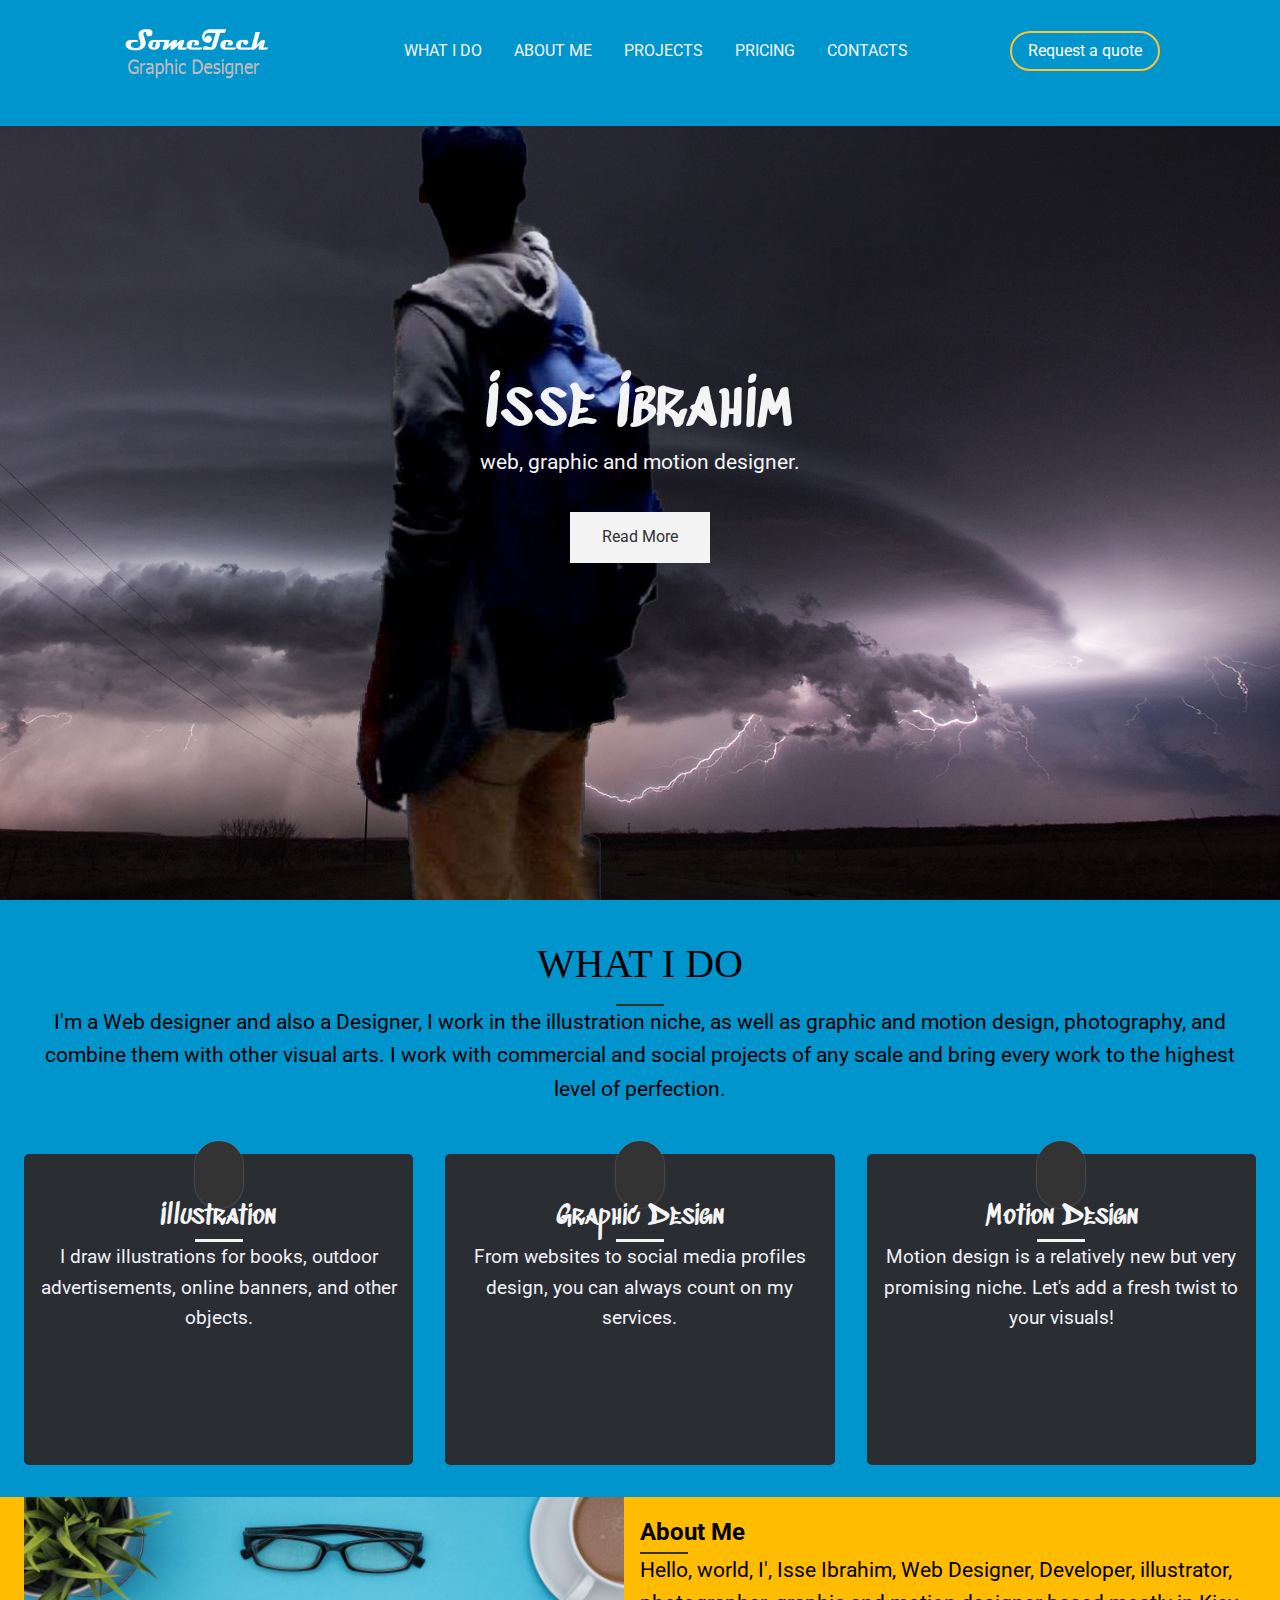
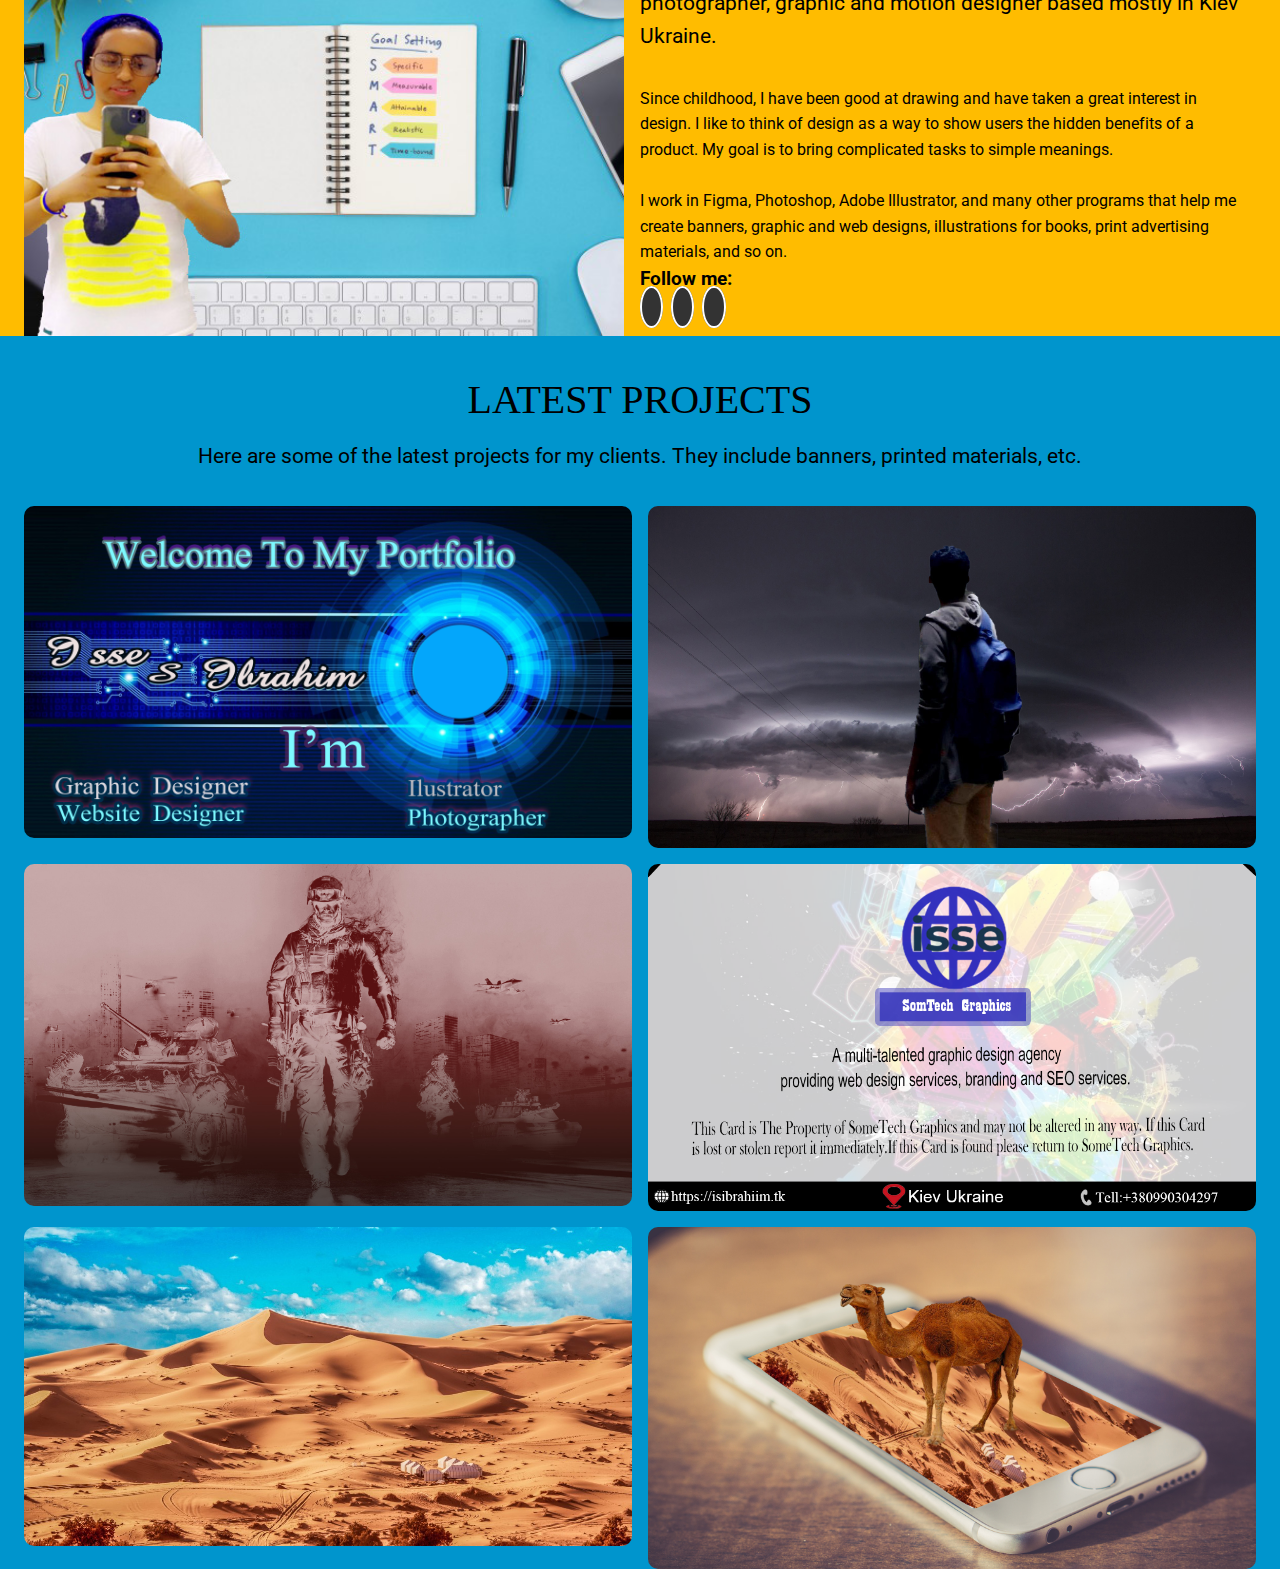
==== index.html @ a80964aa "adding sections and js file of smoothscrolling" ====
<!DOCTYPE html>
<html lang="en">

<head>
  <meta charset="UTF-8" />
  <meta http-equiv="X-UA-Compatible" content="IE=edge" />
  <meta name="viewport" content="width=device-width, initial-scale=1.0" />
  <link rel="stylesheet" href="css/reset.css" />
  <link rel="stylesheet" href="css/main.css" />
  <link rel="stylesheet" href="https://use.fontawesome.com/releases/v5.15.3/css/all.css"
    integrity="sha384-SZXxX4whJ79/gErwcOYf+zWLeJdY/qpuqC4cAa9rOGUstPomtqpuNWT9wdPEn2fk" crossorigin="anonymous" />
  <title>SomTech</title>
</head>

<body>
  <nav id="navbar">
    <div>
      <a href="index.html"><img id="logo" src="img/logo-blue.jpg" alt="logo" />
      </a>
    </div>

    <input type="checkbox" id="nav-toggle" />
    <label for="nav-toggle" class="icon-burger">
      <div class="line"></div>
      <div class="line"></div>
      <div class="line"></div>
    </label>
    <ul class="links">
      <li><a href="#what">What I do &nbsp;</a></li>
      <li><a href="#about-me">About Me &nbsp;</a></li>
      <li><a href="#projects">Projects &nbsp;</a></li>
      <li><a href="#pricing">Pricing &nbsp;</a></li>
      <li><a href="#contacts">Contacts &nbsp;</a></li>
      <p class="clock"></p>
    </ul>
    <button class="btn btn-blue">Request a quote</button>
  </nav>
  <header id="header-Home">
    <div class="container">
      <div class="header-content">
        <h1>Isse Ibrahim</h1>
        <p class="lead">web, graphic and motion designer.</p>
        <input class="btn btn-light" type="button" value="Read More" />
      </div>
    </div>
  </header>
  <!-- section A : Specialize -->
  <section id="what" class="text-center py-2">
    <div class="container">
      <div class="bio">
        <!-- <h2 class="section-title"></h2> -->
        <!-- <div class="bottom-line"></div> -->
        <!-- <p>
          I'm a Web designer and also a Designer, I work in the illustration
            niche, as well as graphic and motion design, photography, and
            combine them with other visual arts. I work with commercial and
            social projects of any scale and bring every work to the highest
            level of perfection.
          </p> -->
      </div>

      <div class="specials">
        <div>
          <i class="fas fa-desktop fa-2x"></i>
          <div>
            <h3>Illustration</h3>
            <span class="bottom-line"> </span>
            <p class="lead-2">
              I draw illustrations for books, outdoor advertisements, online
              banners, and other objects.
            </p>
          </div>
        </div>
        <div>
          <i class="fas fa-object-ungroup fa-2x"></i>
          <div>
            <h3>Graphic Design</h3>
            <span class="bottom-line"> </span>
            <p class="lead-2">
              From websites to social media profiles design, you can always
              count on my services.
            </p>
          </div>
        </div>
        <div>
          <i class="fas fa-play-circle fa-2x"></i>
          <div>
            <h3>Motion Design</h3>
            <span class="bottom-line"> </span>
            <p class="lead-2">
              Motion design is a relatively new but very promising niche.
              Let's add a fresh twist to your visuals!
            </p>
          </div>
        </div>
      </div>
    </div>
  </section>

  <section id="about-me" class="bg-yellow">
    <div class="container">
      <div class="about-wrap">
        <div class="about-Image"></div>
        <!-- <img src="img/isse-prof.jpg" alt="About Photo"> -->
        <div class="about-me-text bg-yellow">
          <h2 class="">About Me </h2>
          <span class="bottom-line"> </span>
          <p class="lead">Hello, world, I', Isse Ibrahim, Web Designer, Developer, illustrator, photographer, graphic
            and motion
            designer based mostly in Kiev Ukraine. </p>
          <p>Since childhood, I have been good at drawing and have taken a great interest in design. I
            like
            to think
            of design as a way to show users the hidden benefits of a product. My goal is to bring complicated tasks
            to simple meanings.</p> <br>
          <p>I work in Figma, Photoshop, Adobe Illustrator, and many other programs that help me create
            banners,
            graphic and web designs, illustrations for books, print advertising materials, and so on.</p>
          <div class="social">
            <h3>Follow me:</h3>
            <a href="https://www.instagram.com/isibrahiim/" target="_blank">
              <i class="fab fa-instagram"></i></a>

            <a href="https://facebook.com/issefr" target="_blank"><i class="fab fa-facebook"></i></a>


            <a href="https://www.vk.com/issefr" target="_blank">
              <i class="fab fa-vk"></i></a>
          </div>

        </div>
      </div>

    </div>
  </section>

  <section id="projects">
    <h2 class="section-title py-2">Latest Projects</h2>
    <p class="lead text-center">Here are some of the latest projects for my clients. They include banners, printed
      materials, etc.
    </p>
    <div class="container">
      <div class="items">
        <div> <img src="img/Tech-Isse-photo.jpg" alt="Photo of Tech"> </div>
        <div> <img src="img/dark-sky0.jpg" alt="Dark Sky Image"> </div>
        <div> <img src="img/game-battle.jpg" alt="Gaming Photo"> </div>
        <div> <img src="img/businessCardPage2.png" alt="Business Card Image"> </div>
        <div> <img src="img/desert.jpg" alt="Photo of Desirt"> </div>
        <div> <img src="img/camel-on-Iphone.jpg" alt="Camel On Iphone6"> </div>
      </div>
    </div>
  </section>
  <!-- 
  <section class="testimonial">
    <div class="container">
      <div>
        <img src="img/random1.png" alt="Person">
        <h2> Seryosha Yadrin</h2>
        <p>“I was happy to work with Issa! We were on the same page with him. Isse immediately understood the
          assignment, asked a few clarifying questions, and after 3 days, he sent me a few sketches that were
          really great!”</p>
        <h3 class="y-color"> October 28, 2019</h3>
      </div>
      <div>
        <img src="img/random2.jpg" alt="Person">
        <h2> Bale</h2>
        <p>“If I ever need an illustrator again, I will definitely write Isse. He is an excellent specialist
          who is passionate about his work. At the right moments, he is really very pedantic and always
          delivers very high-quality work.”</p>
        <h3 class="y-color"> October 28, 2019</h3>
      </div>
      <div>
        <img src="img/random3.png" alt="Person">
        <h2> Roma Joya</h2>
        <p>“I have known Isse for a long time and I am glad to see him grow as a specialist. I work in a
          publishing house, and we often order Issa's illustrations for books by our authors. They are always
          very bright and attractive/”</p>
        <h3 class="y-color"> October 28, 2019</h3>
      </div>
    </div>
   

    </section>
    <section id="work">
        <h2> Want to Work With Me?</h2>
        <p>If you have a project to discuss, you can contact me in any convenient way. Write or call me, and we'll
            create something great together.</p>
        <input type="button" value="Contact Me">
        <input type="button" value="Pricing">
    </section>
    <section class="clients">
        <h2> Clients </h2>
        <p>I have been fortunate enough to work with 150+ amazing brands to date. You will be in good company.</p>
        <div class="items">
            <div><img src="img/roku.png" alt="Roku"></div>
        </div>
        <div class="items">
            <div><img src="img/puma.png" alt="Puma"></div>
        </div>
        <div class="items">
            <div><img src="img/adidas.png" alt="Adidas"></div>
        </div>
        <div class="items">
            <div><img src="img/casio.png" alt="Casio"></div>
        </div>
        <div class="items">
            <div><img src="img/xjira.png" alt="Xjira"></div>
        </div>
    </section>
    <section id="pricing">
        <div class="container">
            <h2>pricing</h2>
            <p>Here is a list of my fixed-price plans. We can also discuss custom options.

                I know that design and illustration are a lot of a matter of taste. So you need to know me better,
                first. For my part, I can offer you:</p>
            <i class="fas fa-check-square"></i>
            <span> Free online consultation;</span>

            <i class="fas fa-check-square"></i>
            <span> Sketches before the final version;</span>

            <i class="fas fa-check-square"></i>
            <span>Up to 3 iterations of edits for free.</span>
            <div class="items">
                <div class="item">
                    <h3>Part Time</h3>
                    <i class="fas fa-history"></i>
                    <h2><span>500</span>per hour</h2>
                    <ul>
                        <li>Can be a part of your remote team.</li>
                        <li>Can be a part of your remote team.</li>
                        <li>Can be a part of your remote team.</li>
                    </ul>
                    <input type="button" value="contact me">

                </div>

                <div class="item">
                    <h3>Full time Time</h3>
                    <i class="fas fa-history"></i>
                    <h3><span>1000</span>per hour</h3>
                    <ul>
                        <li>Can be a part of your remote team.</li>
                        <li>Can be a part of your remote team.</li>
                        <li>Can be a part of your remote team.</li>
                    </ul>
                    <input type="button" value="contact me">


                </div>
            </div>
        </div>
    </section>
    <section id="contact">
        <h2>Phone Number <br>+38 (099) 030947</h2>
        <h3>Instagram <br> instagram.com/isibrahiim</h3>
        <h4>E-Mail <br> isibrahiim@gmail.com</h4>
    </section>
    <footer>
        <img src="img/logo-black.jpg" alt="Logo-Black">
        <ul>
            <li><a href="#Home">What I do</a></li>
            <li><a href="#About">About Me</a></li>
            <li><a href="#Projects">Projects</a></li>
            <li><a href="#Pricing">Pricing</a></li>
            <li><a href="#Contacts">Contacts</a></li>

        </ul>
        <a href="https://www.instagram.com/isibrahiim/" target="_blank">
            <i class="fab fa-instagram"></i></a>
        <p>&copy; created by <br>
            isse Salad Ibrahim 2021 All right reserved</p>


    </footer>-->
  <script src="https://code.jquery.com/jquery-3.5.1.min.js"
    integrity="sha256-9/aliU8dGd2tb6OSsuzixeV4y/faTqgFtohetphbbj0=" crossorigin="anonymous"></script>
  <script src="./js/db.js"></script>
</body>

</html>
---- css/main.css ----
@import url('https://fonts.googleapis.com/css2?family=Roboto&display=swap');
@import url('https://fonts.googleapis.com/css2?family=Sedgwick+Ave+Display&display=swap');
@import "./config.css";
@import "./utility.css";
@import "./nav.css";

#header-Home {
    position: relative;
    background: var(--bg-image) no-repeat center right/cover;
    height: 100vh;
    color: var(--light-color);
}

#header-Home .header-content {
    text-align: center;
    padding-top: 30%;
}

#header-Home .header-content h1 {
    font-size: 4rem;
    line-height: 1.2;
    font-family: 'Sedgwick Ave Display', cursive;
    font-weight: 400;

}

.specials {
    margin-top: 3rem;
    display: grid;
    grid-template-columns: repeat(3, 1fr);
    grid-gap: 2rem;
}

.specials h3 {
    font-family: 'Sedgwick Ave Display', cursive;
    font-size: 1.7rem;
    font-weight: 400;
    color: var(--light-color);
}

.specials .fas {
    color: #ffbc00;
    padding-bottom: 0.4rem;
    border-radius: 60px;
    box-shadow: 0px 0px 2px #888;
    padding: 1.5rem;
    background: var(--dark-color);
}

.specials div {
    min-height: 270px;
    background: var(--strong-dark-color);
    padding: 0.5rem;
    border-radius: 5px;
    color: var(--lesslight);
}

.specials span {
    background: var(--light-color);
    margin-top: 1.5rem 0;
    height: 3px;
}
#about-me{
    background-color: #ffbc00;
}
#about-me .about-wrap{
   display: flex;
  
}
#about-me div {
    flex: 1;
}
#about-me .about-Image {
    background: url('../img/isse-prof.jpg') no-repeat center center/cover;
}
#about-me span {
    margin: 0;
}
.about-me-text {
    padding: 1rem;
}
#about-me .section-title{
    margin: 0;
}
.fab {
    background: var(--dark-color);
    color: #fff;
    margin-right: 0.5rem;
    border: 2px #fff solid;
    border-radius: 50%;
    height: 40px;
    width: 40px;
    line-height: 20px;
    text-align: center;
    padding: 0.6rem;
}
#projects .items {
    display: grid;
    grid-template-columns: repeat(2,1fr);
    grid-gap: 1rem;
}
#projects .items{
    grid-row: auto /span 2;
}
.items img {
    width: 100%;
    border-radius: 10px;
}
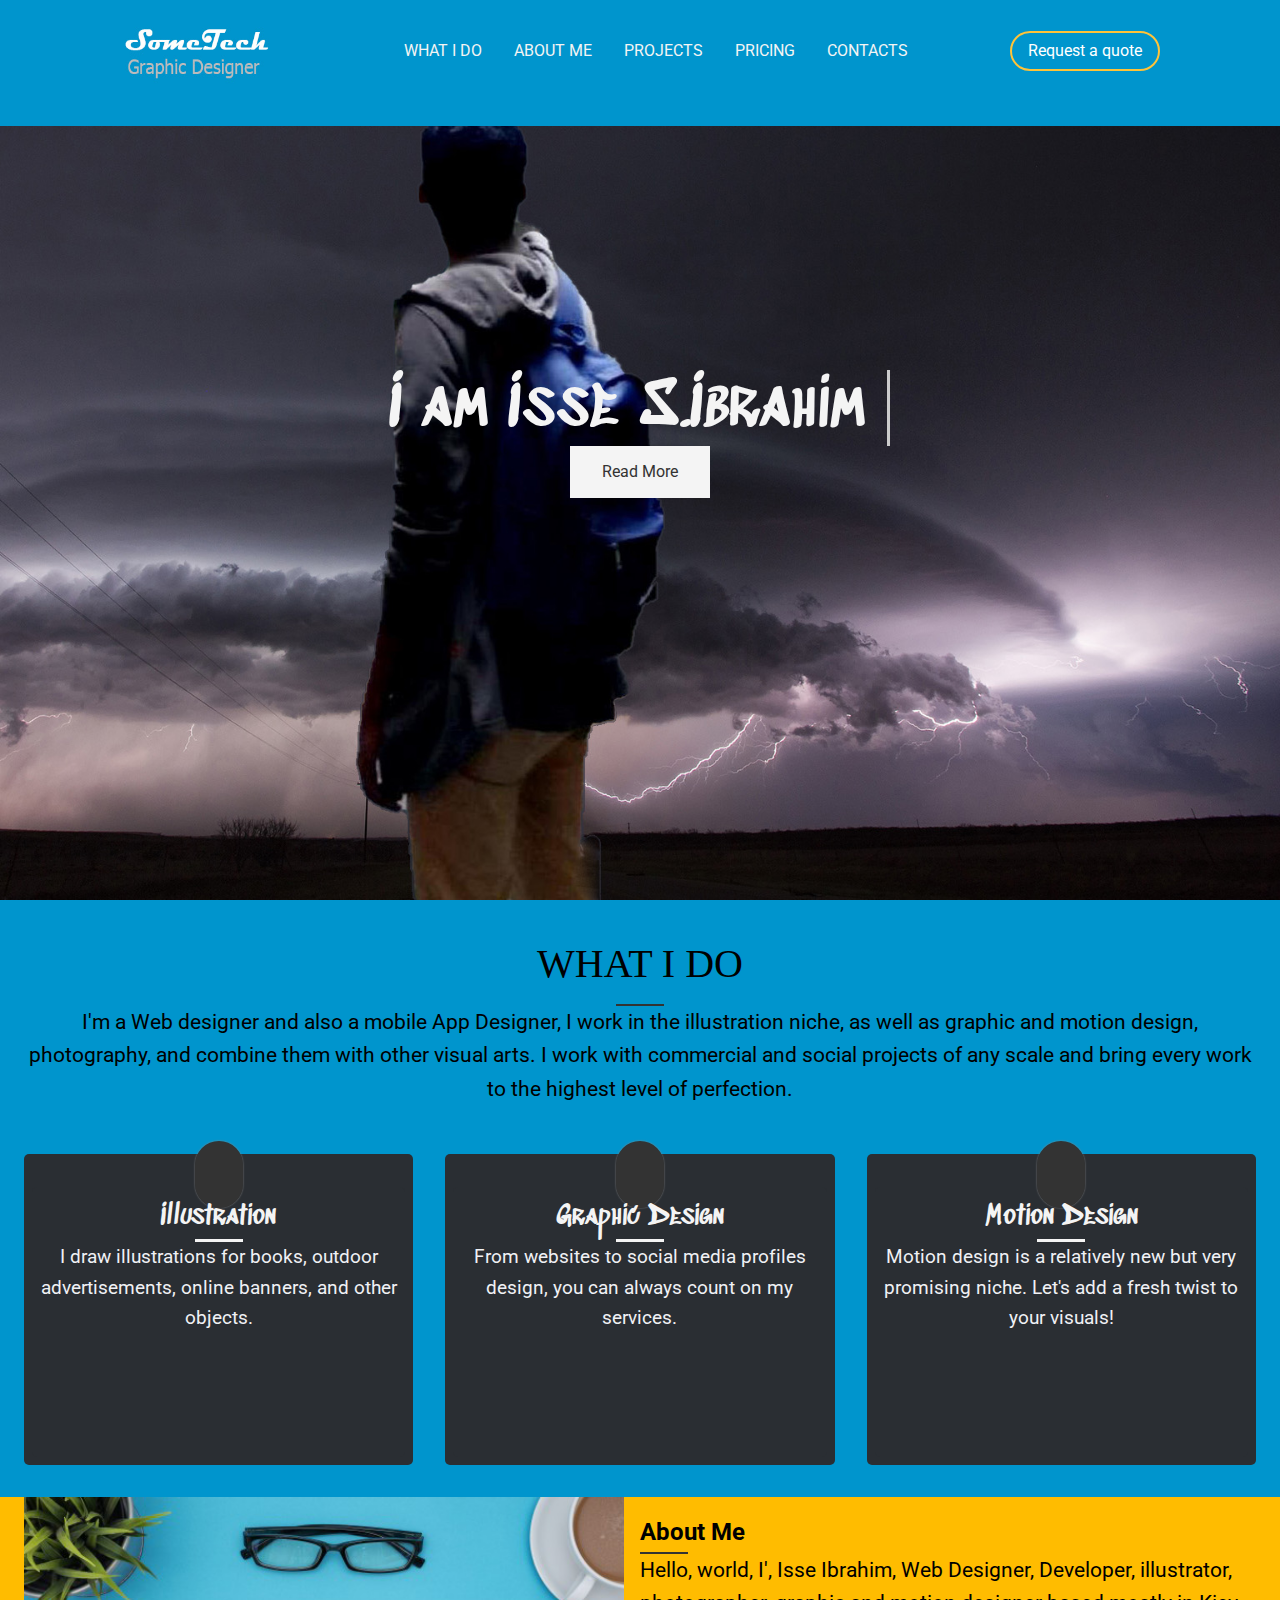
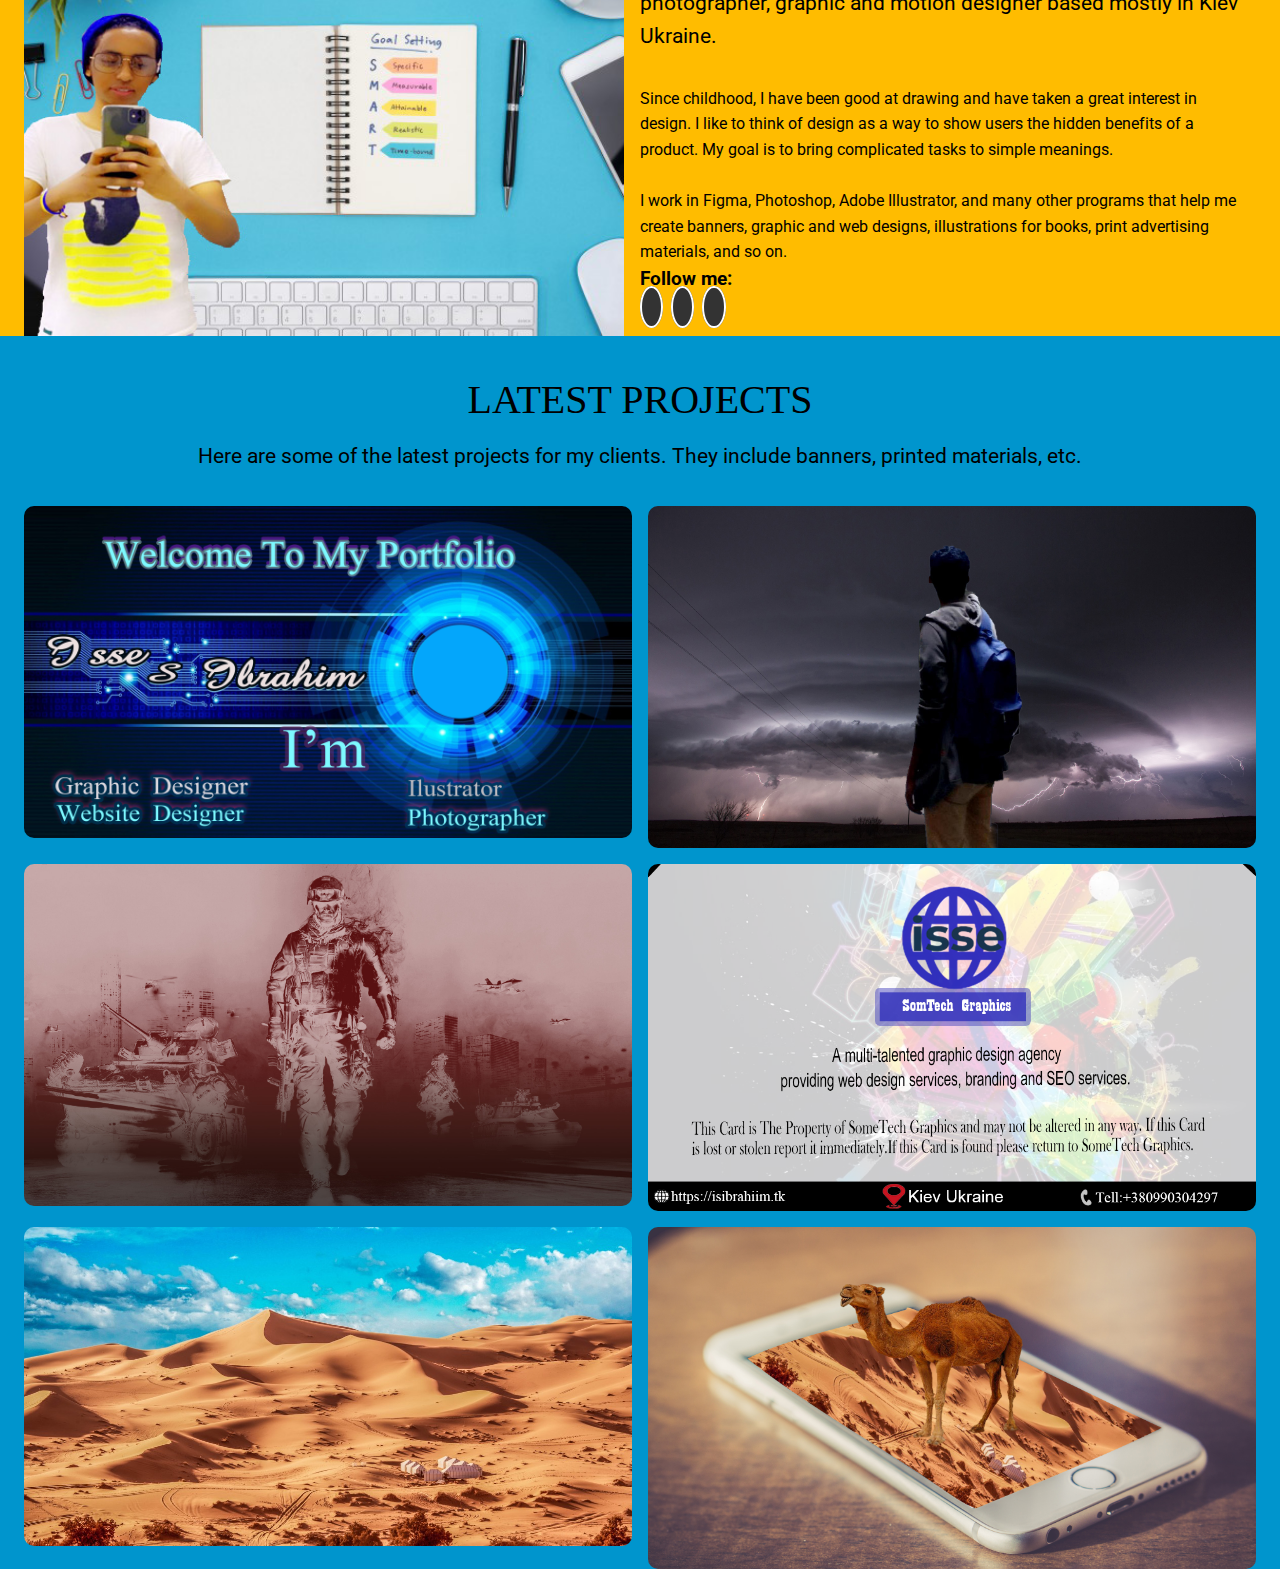
==== commit 14d072d2: "adding Type Writing" ====
--- a/index.html
+++ b/index.html
@@ -38,8 +38,11 @@
   <header id="header-Home">
     <div class="container">
       <div class="header-content">
-        <h1>Isse Ibrahim</h1>
-        <p class="lead">web, graphic and motion designer.</p>
+        <h1>
+          I am Isse S.Ibrahim <span class="typed-text"></span>
+          <span class="cursor">&nbsp;</span>
+        </h1>
+        <!-- <p class="lead">web, graphic and motion designer.</p> -->
         <input class="btn btn-light" type="button" value="Read More" />
       </div>
     </div>
--- a/css/main.css
+++ b/css/main.css
@@ -106,3 +106,18 @@
     width: 100%;
     border-radius: 10px;
 }
+
+span.cursor {
+    display: inline-block;
+    background-color: #ccc;
+    margin-left: 0.1rem;
+    width: 3px;
+    animation: blink 1s infinite;
+  }
+  span.cursor.typing {
+    animation: none;
+  }
+  span.typed-text {
+    font-weight: normal;
+    color: #dd7732;
+  }
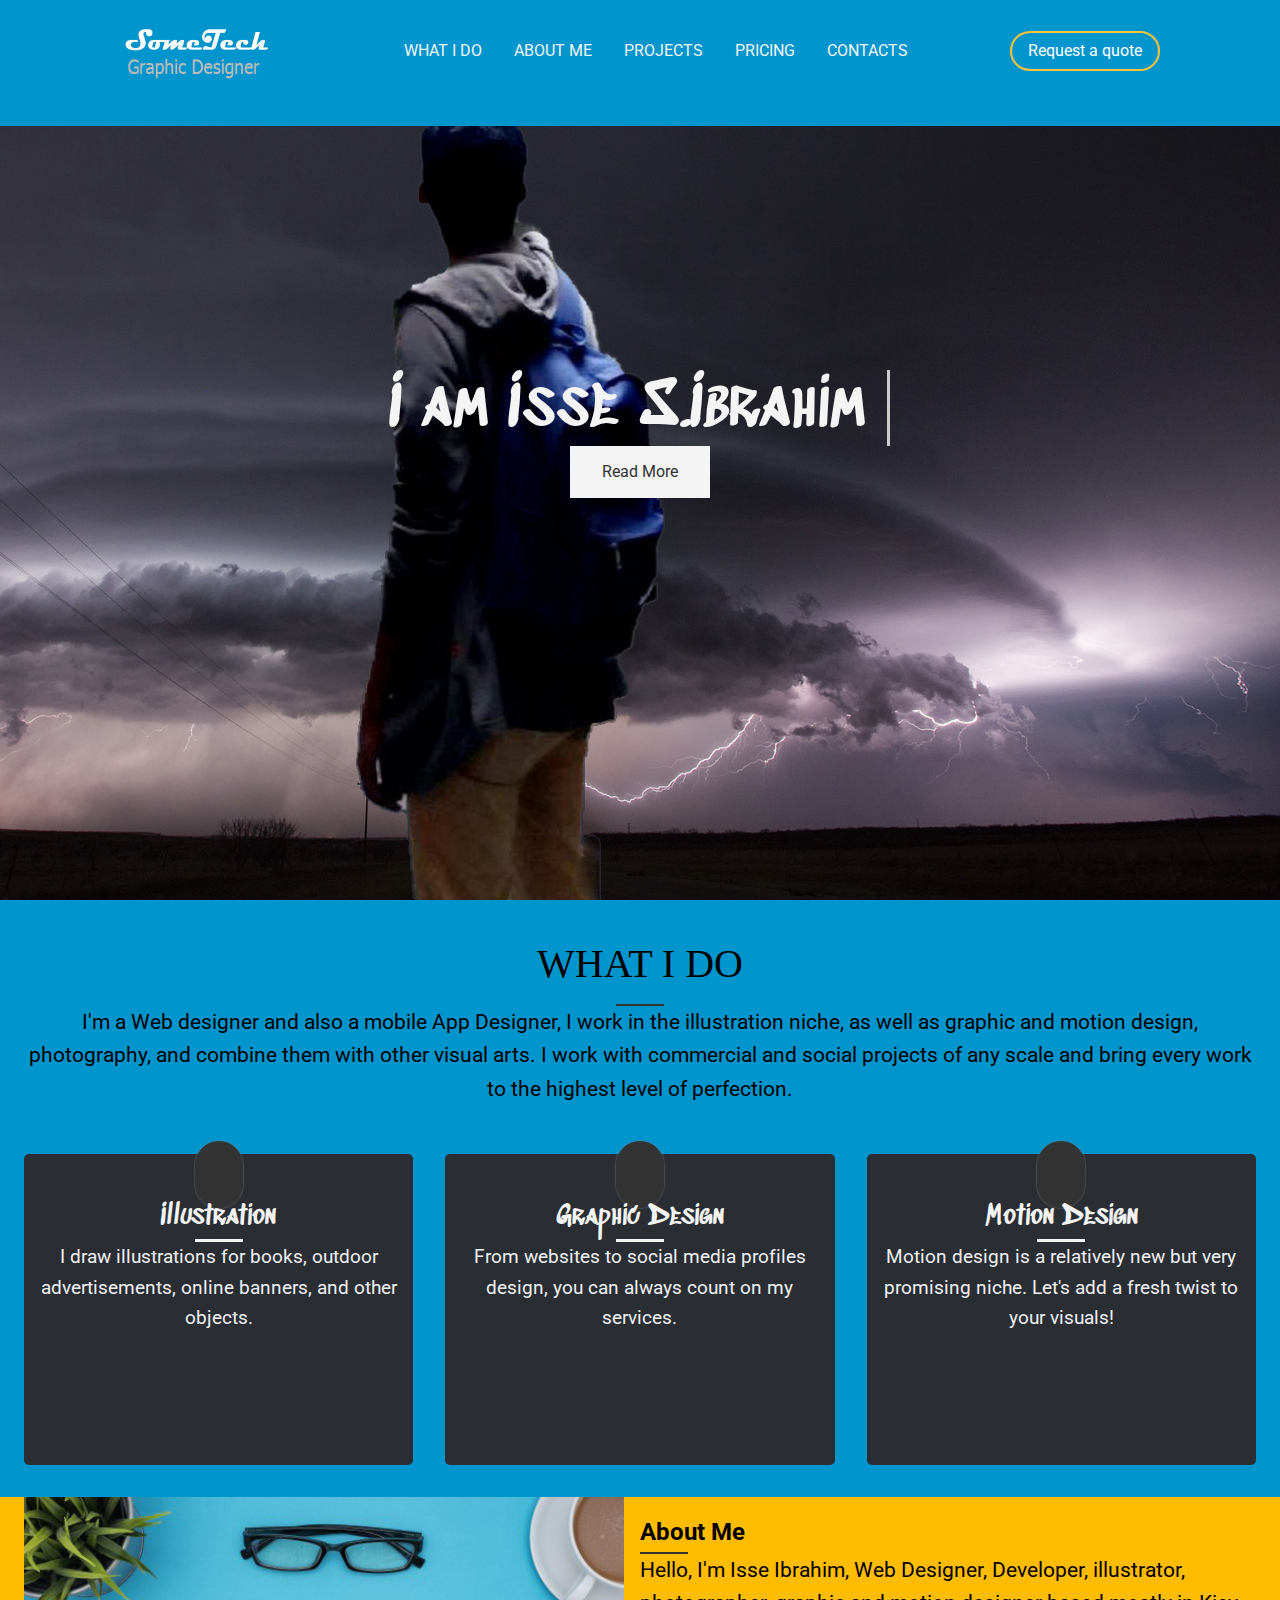
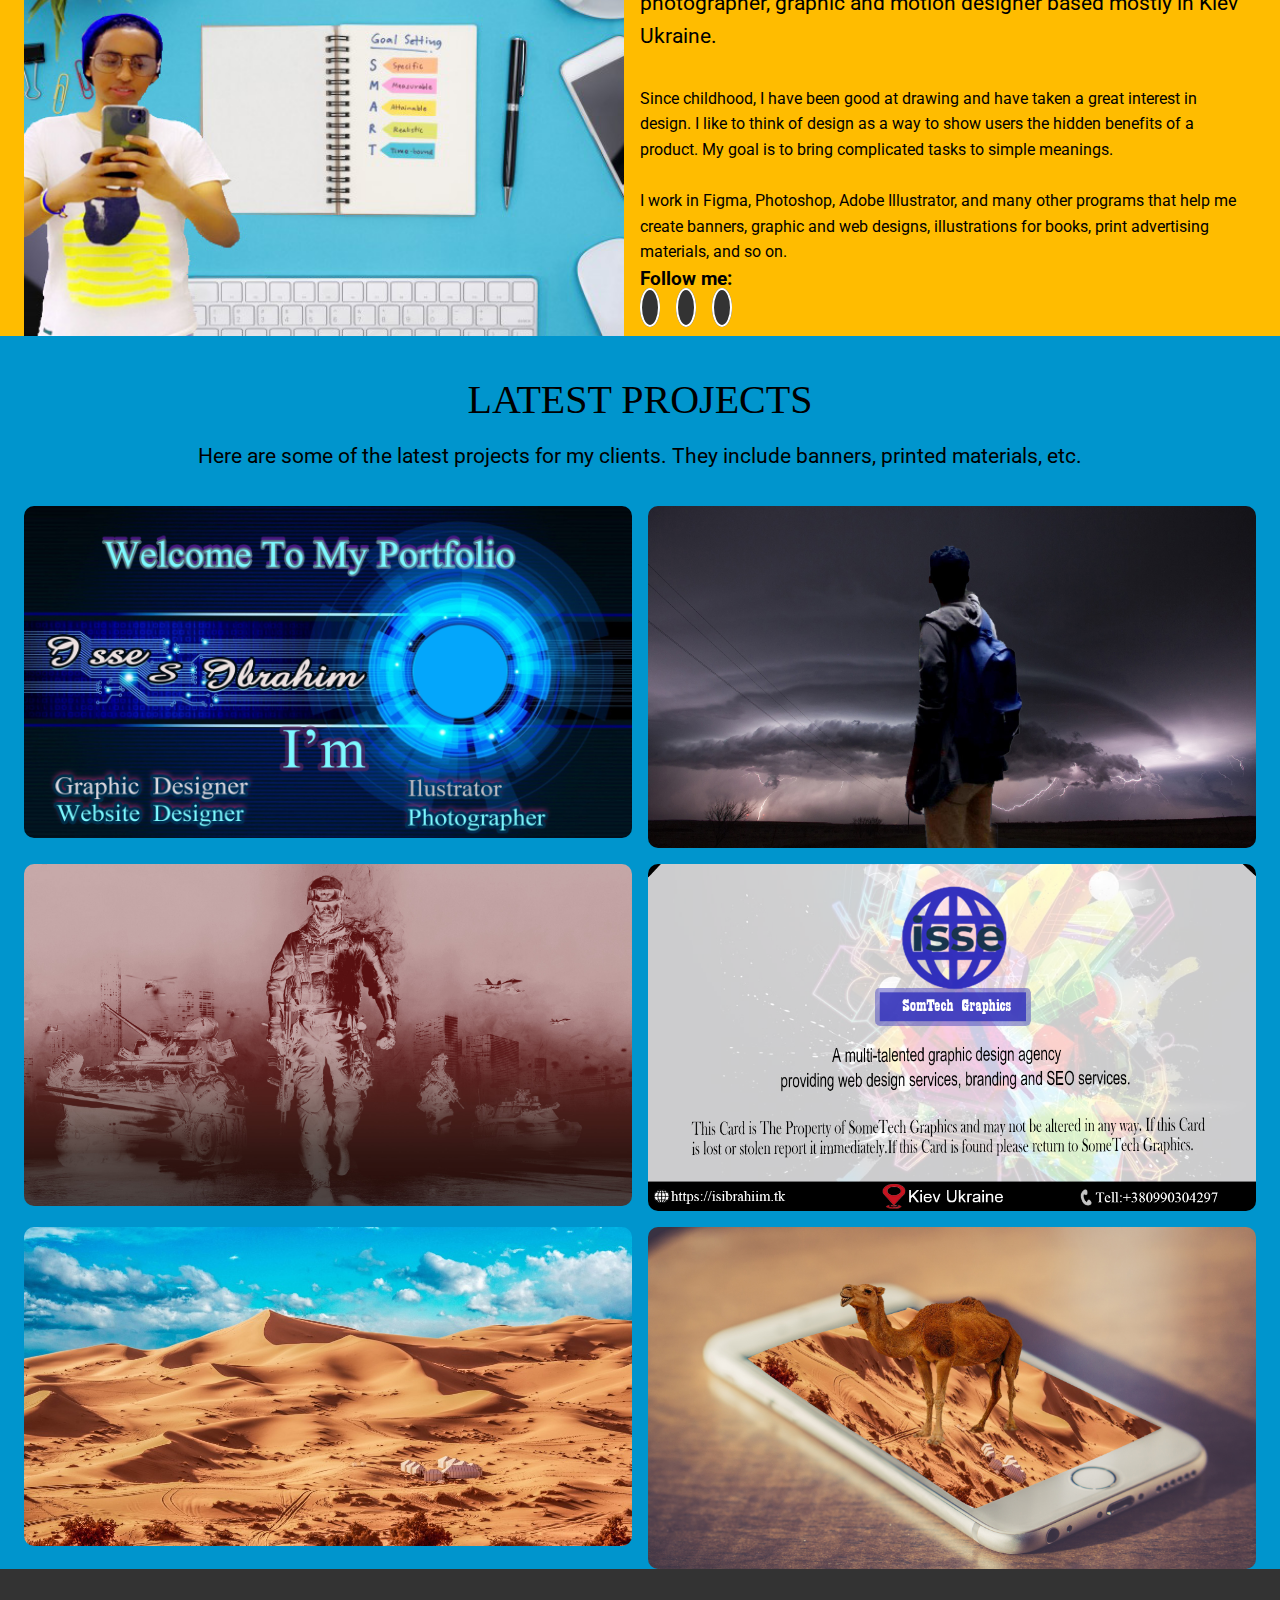
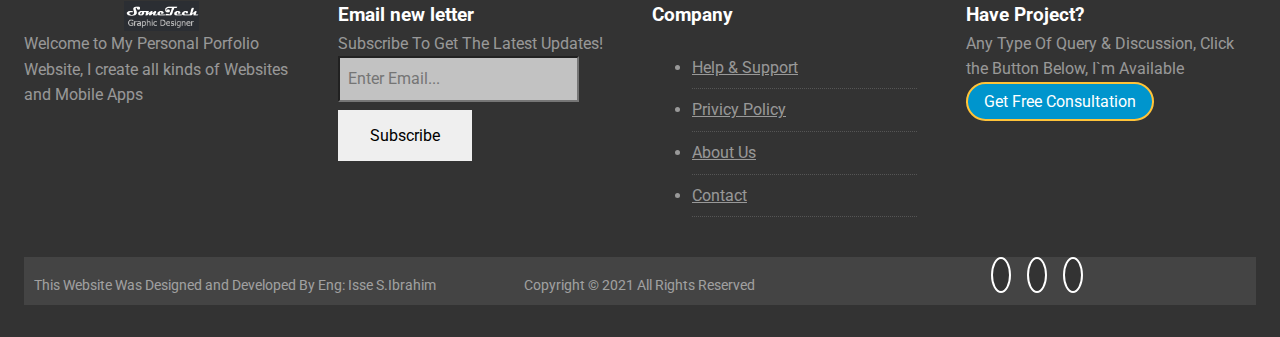
==== commit 9f2c72ce: "adding footer" ====
--- a/index.html
+++ b/index.html
@@ -108,7 +108,7 @@
         <div class="about-me-text bg-yellow">
           <h2 class="">About Me </h2>
           <span class="bottom-line"> </span>
-          <p class="lead">Hello, world, I', Isse Ibrahim, Web Designer, Developer, illustrator, photographer, graphic
+          <p class="lead">Hello, I'm Isse Ibrahim, Web Designer, Developer, illustrator, photographer, graphic
             and motion
             designer based mostly in Kiev Ukraine. </p>
           <p>Since childhood, I have been good at drawing and have taken a great interest in design. I
@@ -259,24 +259,72 @@
         <h2>Phone Number <br>+38 (099) 030947</h2>
         <h3>Instagram <br> instagram.com/isibrahiim</h3>
         <h4>E-Mail <br> isibrahiim@gmail.com</h4>
-    </section>
-    <footer>
-        <img src="img/logo-black.jpg" alt="Logo-Black">
-        <ul>
-            <li><a href="#Home">What I do</a></li>
-            <li><a href="#About">About Me</a></li>
-            <li><a href="#Projects">Projects</a></li>
-            <li><a href="#Pricing">Pricing</a></li>
-            <li><a href="#Contacts">Contacts</a></li>
-
+    </section> -->
+  <footer id="main-footer" class="py-2">
+    <div class="footer-content container">
+      <div>
+        <!-- <img src="./img/ciise.png" alt="news grid" /> -->
+        <a href="index.html"><img src="./img/logo-black.jpg" alt="news grid" /></a>
+        <p>
+          Welcome to My Personal Porfolio Website, I create all kinds of
+          Websites and Mobile Apps
+        </p>
+      </div>
+      <div>
+        <h3>Email new letter</h3>
+        <p>Subscribe To Get The Latest Updates!</p>
+
+        <form method="POST" class="contact-form">
+          <input type="email" placeholder="Enter Email..." class="email-input2" required />
+          <input type="button" value="Subscribe" class="btn btn-primary" onclick="sendEmail()" />
+        </form>
+
+        <!-- <form method="post">
+            <input type="button" value="Send Email" onclick="sendEmail()" />
+          </form> -->
+      </div>
+      <div>
+        <h3>Company</h3>
+        <ul class="list">
+          <li>
+            <i class="fas fa-chevron-right"></i>
+            <a href="#">Help & Support</a>
+          </li>
+          <li>
+            <i class="fas fa-chevron-right"></i>
+            <a href="#">Privicy Policy</a>
+          </li>
+          <li>
+            <i class="fas fa-chevron-right"></i>
+            <a href="about.html">About Us</a>
+          </li>
+          <li>
+            <i class="fas fa-chevron-right"></i>
+            <a href="contact.html">Contact</a>
+          </li>
         </ul>
-        <a href="https://www.instagram.com/isibrahiim/" target="_blank">
+      </div>
+      <div>
+        <h3>Have Project?</h3>
+        <p>
+          Any Type Of Query & Discussion, Click the Button Below, I`m
+          Available
+        </p>
+        <a href="contact.html" class="btn btn-blue">Get Free Consultation</a>
+      </div>
+      <div class="inner-footer">
+        <p>This Website Was Designed and Developed By Eng: Isse S.Ibrahim</p>
+        <p>Copyright &copy; 2021 All Rights Reserved</p>
+        <div class="social">
+          <a href="https://facebook.com/issefr"><i class="fab fa-facebook"></i></a>
+          <a href="https://www.instagram.com/isibrahiim/">
             <i class="fab fa-instagram"></i></a>
-        <p>&copy; created by <br>
-            isse Salad Ibrahim 2021 All right reserved</p>
-
-
-    </footer>-->
+
+          <i class="fab fa-linkedin"></i>
+        </div>
+      </div>
+    </div>
+  </footer>
   <script src="https://code.jquery.com/jquery-3.5.1.min.js"
     integrity="sha256-9/aliU8dGd2tb6OSsuzixeV4y/faTqgFtohetphbbj0=" crossorigin="anonymous"></script>
   <script src="./js/db.js"></script>
--- a/css/main.css
+++ b/css/main.css
@@ -99,9 +99,9 @@
     grid-template-columns: repeat(2,1fr);
     grid-gap: 1rem;
 }
-#projects .items{
+/* #projects .items{
     grid-row: auto /span 2;
-}
+} */
 .items img {
     width: 100%;
     border-radius: 10px;
@@ -121,3 +121,81 @@
     font-weight: normal;
     color: #dd7732;
   }
+  /* footer  */
+  #main-footer {
+    background: var(--dark-color);
+    color: rgba(255, 255, 255, 0.5);
+  }
+  
+    .footer-content {
+      display: grid;
+      grid-template-columns: repeat(4, 1fr);
+      grid-gap: 1.5rem;
+    }
+    .footer-content  h3 {
+        color: #fff;
+      }
+  
+      .footer-content img {
+        width: 75px;
+        margin-left: 100px;
+    
+      }
+  
+      input[type="email"] {
+        width: 83%;
+        padding: 0.5rem;
+        margin-bottom: 0.5rem;
+        background: rgba(255, 255, 255, 0.7);
+      }
+      input[type="submit"] {
+        width: 90%;
+        padding: 0.5rem;
+        margin-bottom: 0.5rem;
+      }
+  
+      .list li {
+          padding: 0.5rem 0;
+          border-bottom: #555 dotted 1px;
+          width: 90%;
+      }
+      .list li a {
+            color: rgba(255, 255, 255, 0.5);
+          }
+        
+          .list li a:hover {
+          color: var(--primary-color);
+        }
+  
+      .inner-footer {
+        display: grid;
+        grid-template-columns: repeat(3, 1fr);
+        grid-column: 1 / span 4;
+        background: #444;
+        padding: 0.5rem;
+        text-align: center;
+        font-size: 0.85rem;
+      }
+      .inner-footer p {
+          padding-top: 10px;
+        }
+        .social .fab {
+          background: var(--dark-color);
+          color: #fff;
+          margin-right: 1rem;
+          border: 2px #fff solid;
+          border-radius: 50%;
+          height: 40px;
+          width: 40px;
+          line-height: 20px;
+          text-align: center;
+          padding: 0.5rem;
+        }
+  
+        .social .fab :hover {
+            background: var(--main-color);
+          }
+      
+       
+    
+  
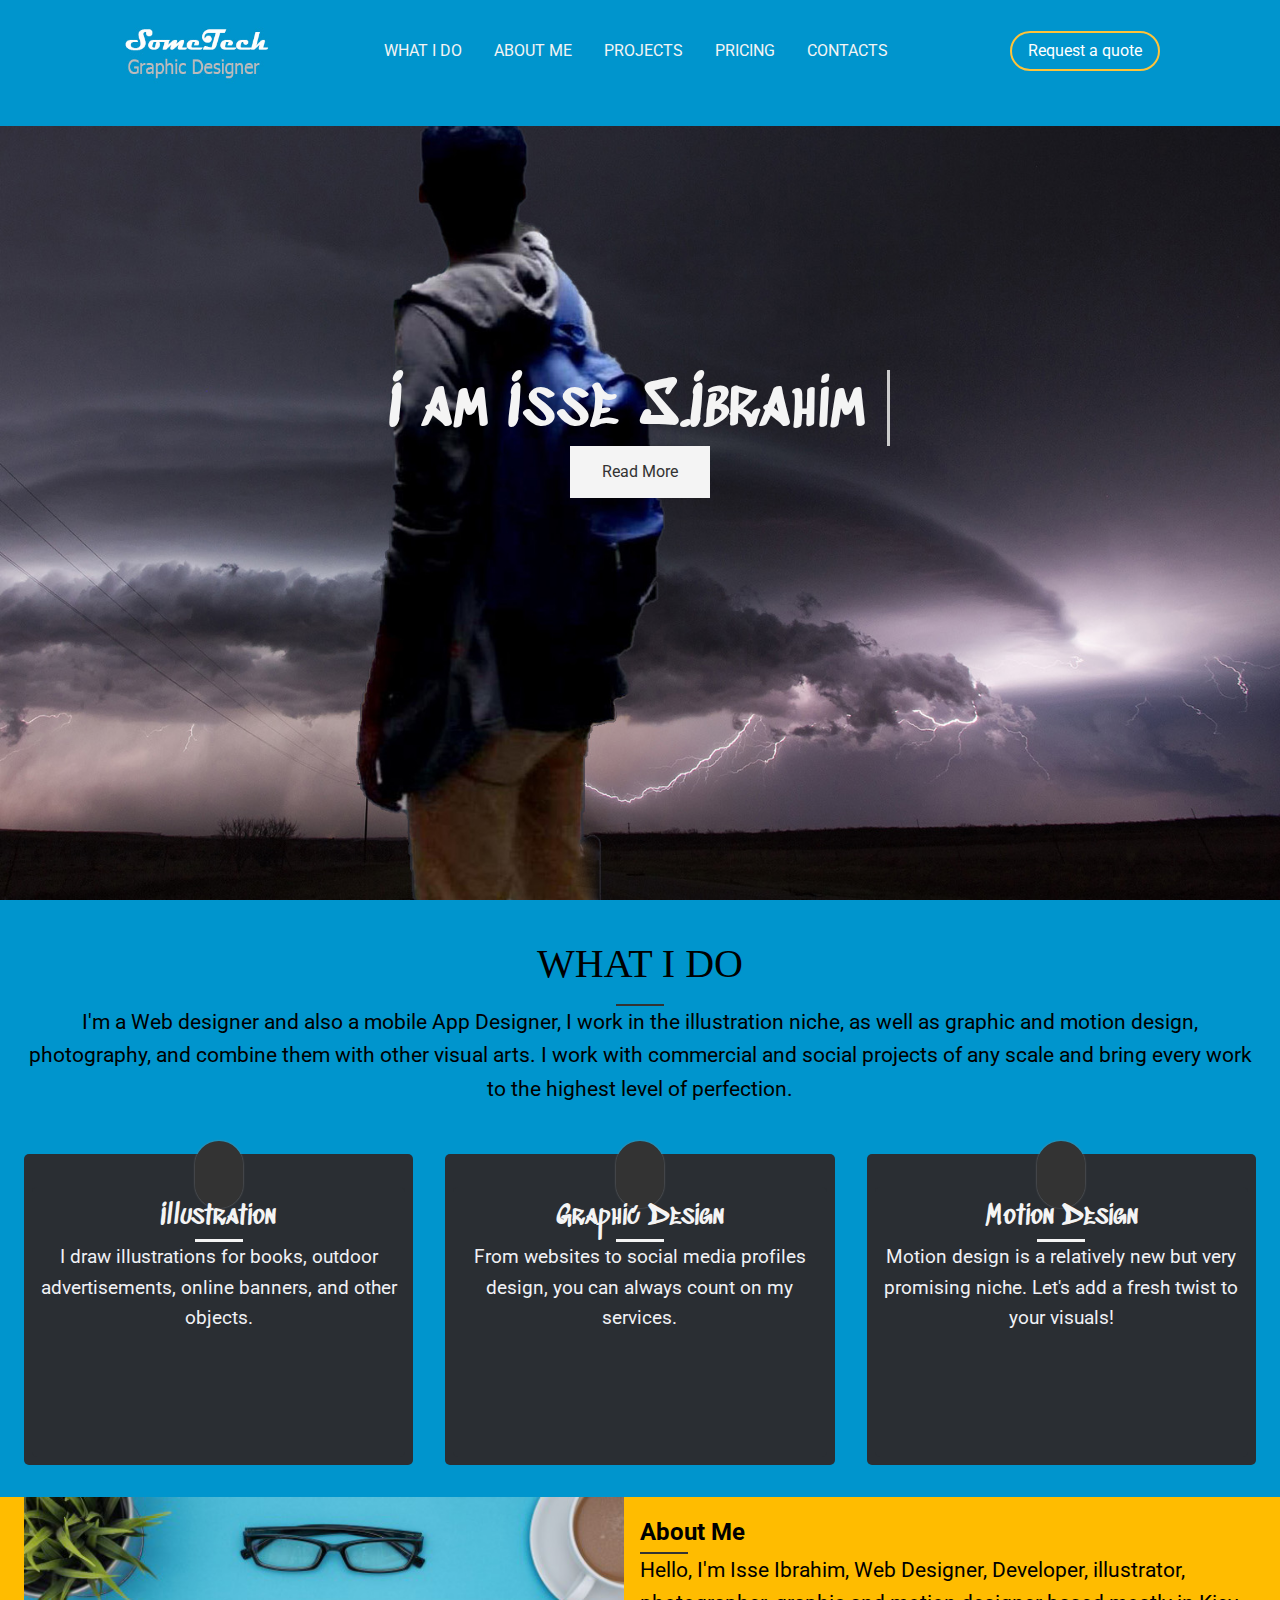
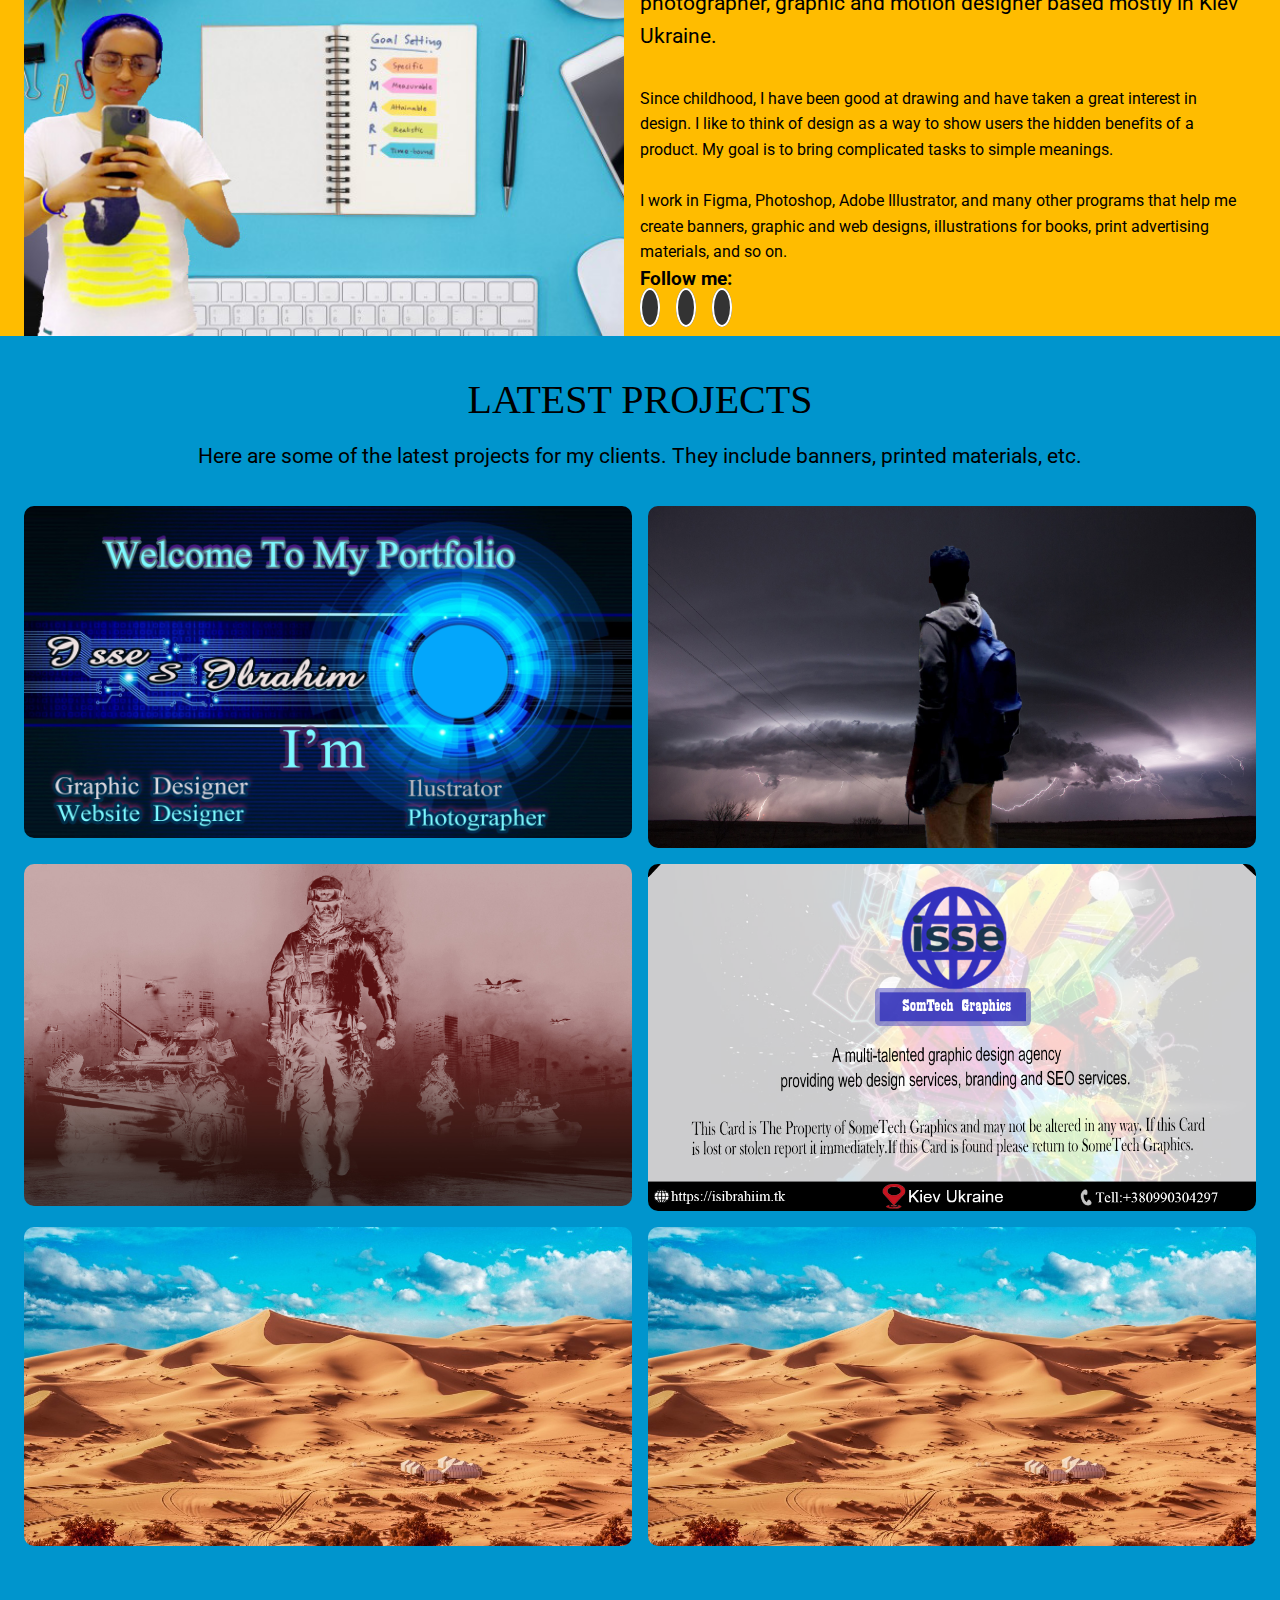
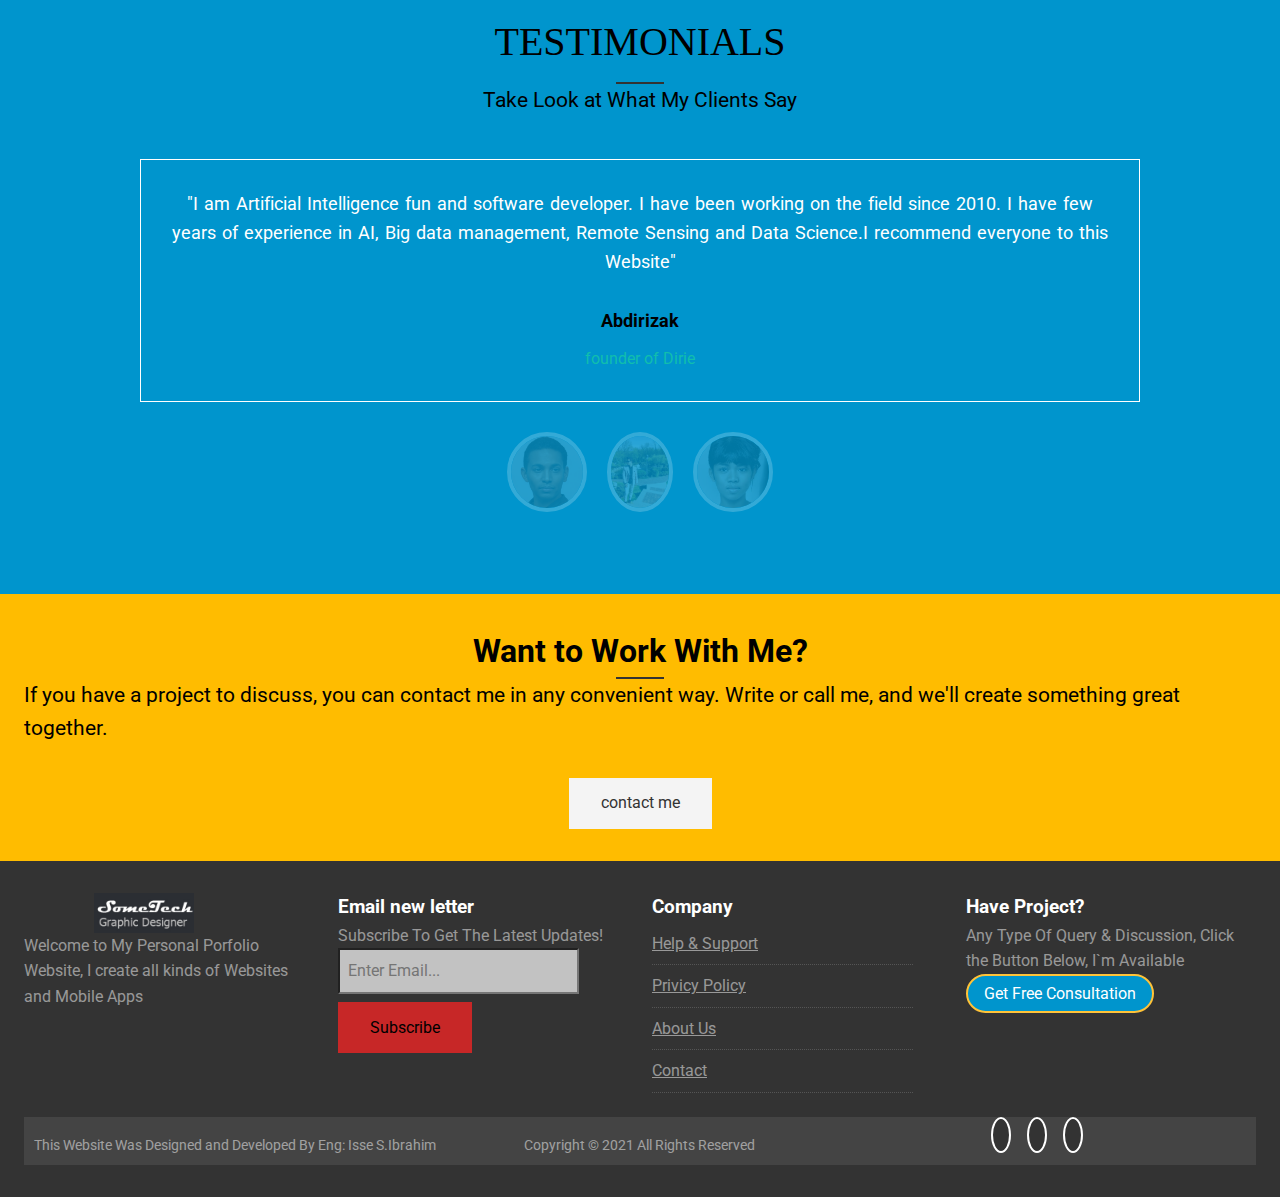
==== commit fa160472: "adding testimonials and sections" ====
--- a/index.html
+++ b/index.html
@@ -149,121 +149,91 @@
         <div> <img src="img/game-battle.jpg" alt="Gaming Photo"> </div>
         <div> <img src="img/businessCardPage2.png" alt="Business Card Image"> </div>
         <div> <img src="img/desert.jpg" alt="Photo of Desirt"> </div>
-        <div> <img src="img/camel-on-Iphone.jpg" alt="Camel On Iphone6"> </div>
-      </div>
-    </div>
-  </section>
-  <!-- 
-  <section class="testimonial">
-    <div class="container">
-      <div>
-        <img src="img/random1.png" alt="Person">
-        <h2> Seryosha Yadrin</h2>
-        <p>“I was happy to work with Issa! We were on the same page with him. Isse immediately understood the
-          assignment, asked a few clarifying questions, and after 3 days, he sent me a few sketches that were
-          really great!”</p>
-        <h3 class="y-color"> October 28, 2019</h3>
-      </div>
-      <div>
-        <img src="img/random2.jpg" alt="Person">
-        <h2> Bale</h2>
-        <p>“If I ever need an illustrator again, I will definitely write Isse. He is an excellent specialist
-          who is passionate about his work. At the right moments, he is really very pedantic and always
-          delivers very high-quality work.”</p>
-        <h3 class="y-color"> October 28, 2019</h3>
-      </div>
-      <div>
-        <img src="img/random3.png" alt="Person">
-        <h2> Roma Joya</h2>
-        <p>“I have known Isse for a long time and I am glad to see him grow as a specialist. I work in a
-          publishing house, and we often order Issa's illustrations for books by our authors. They are always
-          very bright and attractive/”</p>
-        <h3 class="y-color"> October 28, 2019</h3>
-      </div>
-    </div>
-   
-
-    </section>
-    <section id="work">
-        <h2> Want to Work With Me?</h2>
-        <p>If you have a project to discuss, you can contact me in any convenient way. Write or call me, and we'll
-            create something great together.</p>
-        <input type="button" value="Contact Me">
-        <input type="button" value="Pricing">
-    </section>
-    <section class="clients">
-        <h2> Clients </h2>
-        <p>I have been fortunate enough to work with 150+ amazing brands to date. You will be in good company.</p>
-        <div class="items">
-            <div><img src="img/roku.png" alt="Roku"></div>
-        </div>
-        <div class="items">
-            <div><img src="img/puma.png" alt="Puma"></div>
-        </div>
-        <div class="items">
-            <div><img src="img/adidas.png" alt="Adidas"></div>
-        </div>
-        <div class="items">
-            <div><img src="img/casio.png" alt="Casio"></div>
-        </div>
-        <div class="items">
-            <div><img src="img/xjira.png" alt="Xjira"></div>
-        </div>
-    </section>
-    <section id="pricing">
-        <div class="container">
-            <h2>pricing</h2>
-            <p>Here is a list of my fixed-price plans. We can also discuss custom options.
-
-                I know that design and illustration are a lot of a matter of taste. So you need to know me better,
-                first. For my part, I can offer you:</p>
-            <i class="fas fa-check-square"></i>
-            <span> Free online consultation;</span>
-
-            <i class="fas fa-check-square"></i>
-            <span> Sketches before the final version;</span>
-
-            <i class="fas fa-check-square"></i>
-            <span>Up to 3 iterations of edits for free.</span>
-            <div class="items">
-                <div class="item">
-                    <h3>Part Time</h3>
-                    <i class="fas fa-history"></i>
-                    <h2><span>500</span>per hour</h2>
-                    <ul>
-                        <li>Can be a part of your remote team.</li>
-                        <li>Can be a part of your remote team.</li>
-                        <li>Can be a part of your remote team.</li>
-                    </ul>
-                    <input type="button" value="contact me">
-
-                </div>
-
-                <div class="item">
-                    <h3>Full time Time</h3>
-                    <i class="fas fa-history"></i>
-                    <h3><span>1000</span>per hour</h3>
-                    <ul>
-                        <li>Can be a part of your remote team.</li>
-                        <li>Can be a part of your remote team.</li>
-                        <li>Can be a part of your remote team.</li>
-                    </ul>
-                    <input type="button" value="contact me">
-
-
-                </div>
+        <div> <img src="img/desert.jpg" alt="Photo of Desirt"> </div>
+        <!-- <div> <img src="img/camel-on-Iphone.jpg" alt="Camel On Iphone6"> </div> -->
+      </div>
+    </div>
+  </section>
+  <section id="testmonials" class="py-4 ">
+    <div class="container">
+      <h2 class="section-title">Testimonials</h2>
+      <div class="bottom-line"></div>
+      <p class="lead text-center">Take Look at What My Clients Say</p>
+      <div class="testimonials">
+        <!-- New Testimonials -->
+        <div class="slider">
+          <div class="slide active">
+            <p>
+              "I am Artificial Intelligence fun and software developer. I have
+              been working on the field since 2010. I have few years of
+              experience in AI, Big data management, Remote Sensing and Data
+              Science.I recommend everyone to this Website"
+            </p>
+            <div class="client-info">
+              <h3>Abdirizak</h3>
+              <span>founder of Dirie</span>
             </div>
-        </div>
-    </section>
-    <section id="contact">
-        <h2>Phone Number <br>+38 (099) 030947</h2>
-        <h3>Instagram <br> instagram.com/isibrahiim</h3>
-        <h4>E-Mail <br> isibrahiim@gmail.com</h4>
-    </section> -->
+          </div>
+          <div class="slide">
+            <p>
+              " Tout ce dont j'ai besoin pour gérer et commercialiser mon
+              entreprise est en un place centrale. Vous ne pouvez pas trouver
+              un autre site là-bas qui fait tout cela pour vous. Vous avez été
+              le site le plus utile de ma vie a été sur. Vous êtes génial. "
+            </p>
+            <div class="client-info">
+              <h3>Ibrahim Balde</h3>
+              <span>Client from Ukraine</span>
+            </div>
+          </div>
+          <div class="slide">
+            <p>
+              " I definitely trust Issa with giving us tools and options and
+              guidlines to maximize engagement with customers. it's one-stop
+              website in providing that expertise "
+            </p>
+            <div class="client-info">
+              <h3>Roma Joya</h3>
+              <span>Client From Ukraine</span>
+            </div>
+          </div>
+          <div class="slide">
+            <p>
+              "Lorem ipsum dolor sit, amet consectetur adipisicing elit. Velit voluptatem, aperiam a possimus quidem
+              explicabo!. "
+            </p>
+            <div class="client-info">
+              <h3>Sergey</h3>
+              <span> Client from Ukraine</span>
+            </div>
+          </div>
+        </div>
+        <div class="slider-indicator">
+          <img src="./img/random1.png" alt="img" data-id="1" />
+          <img src="./img/RromaJoya.png" alt="img" data-id="2" />
+          <img src="./img/random2.jpg" alt="img" data-id="3" />
+
+        </div>
+      </div>
+    </div>
+  </section>
+  <section id="want-to-work " class="bg-yellow py-2">
+    <div class="container">
+      <h1 class="text-center">Want to Work With Me?</h1>
+      <span class="bottom-line"> </span>
+      <p class="lead"> If you have a project to discuss, you can contact me in any convenient way. Write or call me, and
+        we'll create something great together.</p>
+      <div class="text-center"> <input class="btn btn-light " type="button" value="contact me"></div>
+
+
+
+    </div>
+  </section>
+
   <footer id="main-footer" class="py-2">
     <div class="footer-content container">
       <div>
-        <!-- <img src="./img/ciise.png" alt="news grid" /> -->
+
         <a href="index.html"><img src="./img/logo-black.jpg" alt="news grid" /></a>
         <p>
           Welcome to My Personal Porfolio Website, I create all kinds of
@@ -279,9 +249,6 @@
           <input type="button" value="Subscribe" class="btn btn-primary" onclick="sendEmail()" />
         </form>
 
-        <!-- <form method="post">
-            <input type="button" value="Send Email" onclick="sendEmail()" />
-          </form> -->
       </div>
       <div>
         <h3>Company</h3>
@@ -296,11 +263,11 @@
           </li>
           <li>
             <i class="fas fa-chevron-right"></i>
-            <a href="about.html">About Us</a>
+            <a href="#">About Us</a>
           </li>
           <li>
             <i class="fas fa-chevron-right"></i>
-            <a href="contact.html">Contact</a>
+            <a href="#">Contact</a>
           </li>
         </ul>
       </div>
@@ -316,18 +283,19 @@
         <p>This Website Was Designed and Developed By Eng: Isse S.Ibrahim</p>
         <p>Copyright &copy; 2021 All Rights Reserved</p>
         <div class="social">
-          <a href="https://facebook.com/issefr"><i class="fab fa-facebook"></i></a>
-          <a href="https://www.instagram.com/isibrahiim/">
-            <i class="fab fa-instagram"></i></a>
-
-          <i class="fab fa-linkedin"></i>
+          <a href="https://facebook.com/issefr" target="_blank"><i class="fab fa-facebook"></i></a>
+          <a href="https://www.instagram.com/isibrahiim/" target="_blank"><i class="fab fa-instagram"></i></a>
+          <a href="https://vk.com/issefr" target="_blank"><i class="fab fa-vk"></i></a>
         </div>
       </div>
     </div>
   </footer>
-  <script src="https://code.jquery.com/jquery-3.5.1.min.js"
-    integrity="sha256-9/aliU8dGd2tb6OSsuzixeV4y/faTqgFtohetphbbj0=" crossorigin="anonymous"></script>
+  <a href="#" id="btn-scroll">
+    <img src="./img/arrowUp.png" alt="Scroll-Arrow">
+  </a>
+  <script src="https://smtpjs.com/v3/smtp.js"></script>
   <script src="./js/db.js"></script>
+
 </body>
 
 </html>--- a/css/main.css
+++ b/css/main.css
@@ -3,199 +3,276 @@
 @import "./config.css";
 @import "./utility.css";
 @import "./nav.css";
-
 #header-Home {
-    position: relative;
-    background: var(--bg-image) no-repeat center right/cover;
-    height: 100vh;
-    color: var(--light-color);
+  position: relative;
+  background: var(--bg-image) no-repeat center right/cover;
+  height: 100vh;
+  color: var(--light-color);
 }
 
 #header-Home .header-content {
-    text-align: center;
-    padding-top: 30%;
+  text-align: center;
+  padding-top: 30%;
 }
 
 #header-Home .header-content h1 {
-    font-size: 4rem;
-    line-height: 1.2;
-    font-family: 'Sedgwick Ave Display', cursive;
-    font-weight: 400;
-
+  font-size: 4rem;
+  line-height: 1.2;
+  font-family: 'Sedgwick Ave Display', cursive;
+  font-weight: 400;
 }
 
 .specials {
-    margin-top: 3rem;
-    display: grid;
-    grid-template-columns: repeat(3, 1fr);
-    grid-gap: 2rem;
+  margin-top: 3rem;
+  display: grid;
+  grid-template-columns: repeat(3, 1fr);
+  grid-gap: 2rem;
 }
 
 .specials h3 {
-    font-family: 'Sedgwick Ave Display', cursive;
-    font-size: 1.7rem;
-    font-weight: 400;
-    color: var(--light-color);
+  font-family: 'Sedgwick Ave Display', cursive;
+  font-size: 1.7rem;
+  font-weight: 400;
+  color: var(--light-color);
 }
 
 .specials .fas {
-    color: #ffbc00;
-    padding-bottom: 0.4rem;
-    border-radius: 60px;
-    box-shadow: 0px 0px 2px #888;
-    padding: 1.5rem;
-    background: var(--dark-color);
+  color: #ffbc00;
+  padding-bottom: 0.4rem;
+  border-radius: 60px;
+  box-shadow: 0px 0px 2px #888;
+  padding: 1.5rem;
+  background: var(--dark-color);
 }
 
 .specials div {
-    min-height: 270px;
-    background: var(--strong-dark-color);
-    padding: 0.5rem;
-    border-radius: 5px;
-    color: var(--lesslight);
+  min-height: 270px;
+  background: var(--strong-dark-color);
+  padding: 0.5rem;
+  border-radius: 5px;
+  color: var(--lesslight);
 }
 
 .specials span {
-    background: var(--light-color);
-    margin-top: 1.5rem 0;
-    height: 3px;
-}
-#about-me{
-    background-color: #ffbc00;
-}
-#about-me .about-wrap{
-   display: flex;
-  
-}
+  background: var(--light-color);
+  margin-top: 1.5rem 0;
+  height: 3px;
+}
+
+/* #about-me {
+  background-color: #ffbc00;
+} */
+
+#about-me .about-wrap {
+  display: flex;
+}
+
 #about-me div {
-    flex: 1;
-}
+  flex: 1;
+}
+
 #about-me .about-Image {
-    background: url('../img/isse-prof.jpg') no-repeat center center/cover;
-}
+  background: url('../img/isse-prof.jpg') no-repeat center center/cover;
+}
+
 #about-me span {
-    margin: 0;
-}
+  margin: 0;
+}
+
 .about-me-text {
-    padding: 1rem;
-}
-#about-me .section-title{
-    margin: 0;
-}
+  padding: 1rem;
+}
+
+#about-me .section-title {
+  margin: 0;
+}
+
 .fab {
-    background: var(--dark-color);
-    color: #fff;
-    margin-right: 0.5rem;
-    border: 2px #fff solid;
-    border-radius: 50%;
-    height: 40px;
-    width: 40px;
-    line-height: 20px;
-    text-align: center;
-    padding: 0.6rem;
-}
+  background: var(--dark-color);
+  color: #fff;
+  margin-right: 0.5rem;
+  border: 2px #fff solid;
+  border-radius: 50%;
+  height: 40px;
+  width: 40px;
+  line-height: 20px;
+  text-align: center;
+  padding: 0.6rem;
+}
+
 #projects .items {
-    display: grid;
-    grid-template-columns: repeat(2,1fr);
-    grid-gap: 1rem;
-}
-/* #projects .items{
-    grid-row: auto /span 2;
+  display: grid;
+  grid-template-columns: repeat(2, 1fr);
+  grid-gap: 1rem;
+}
+
+.items img {
+  width: 100%;
+  border-radius: 10px;
+}
+
+span.cursor {
+  display: inline-block;
+  background-color: #ccc;
+  margin-left: 0.1rem;
+  width: 3px;
+  animation: blink 1s infinite;
+}
+
+span.cursor.typing {
+  animation: none;
+}
+
+span.typed-text {
+  font-weight: normal;
+  color: #dd7732;
+}
+
+/* testmonials */
+
+#testmonials .testimonials {
+  width: 100%;
+  padding: 10px;
+}
+
+#testmonials .testimonials .slider {
+  border: 1px solid #fff;
+  max-width: 1000px;
+  margin: auto;
+  text-align: center;
+  padding: 30px;
+}
+
+#testmonials .testimonials .slider .slide {
+  display: none;
+}
+
+#testmonials .testimonials .slider .slide.active {
+  display: block;
+  animation: slide 1s ease;
+}
+
+#testmonials .testimonials .slider p {
+  font-size: 18px;
+  color: #ffffff;
+  word-spacing: 2px;
+}
+
+#testmonials .testimonials .slider .client-info h3 {
+  font-weight: bold;
+  color: #000;
+  font-size: 18px;
+  margin: 30px 0 10px;
+}
+
+#testmonials .testimonials .slider .client-info span {
+  display: block;
+  font-size: 16px;
+  color: #11bead;
+}
+
+#testmonials .testimonials .slider-indicator {
+  text-align: center;
+  padding-top: 30px;
+}
+
+#testmonials .testimonials .slider-indicator img {
+  max-height: 80px;
+  max-width: 80px;
+  border-radius: 50%;
+  display: inline-block;
+  margin: 0 8px;
+  opacity: 0.2;
+  border: 4px solid #fff;
+  cursor: pointer;
+  transition: opacity 1s ease;
+}
+
+#testmonials .testimonials .slider-indicator img.active {
+  opacity: 1;
+}
+
+/* #want-to-work input {
+  display: none;
 } */
-.items img {
-    width: 100%;
-    border-radius: 10px;
-}
-
-span.cursor {
-    display: inline-block;
-    background-color: #ccc;
-    margin-left: 0.1rem;
-    width: 3px;
-    animation: blink 1s infinite;
-  }
-  span.cursor.typing {
-    animation: none;
-  }
-  span.typed-text {
-    font-weight: normal;
-    color: #dd7732;
-  }
-  /* footer  */
-  #main-footer {
-    background: var(--dark-color);
-    color: rgba(255, 255, 255, 0.5);
-  }
-  
-    .footer-content {
-      display: grid;
-      grid-template-columns: repeat(4, 1fr);
-      grid-gap: 1.5rem;
-    }
-    .footer-content  h3 {
-        color: #fff;
-      }
-  
-      .footer-content img {
-        width: 75px;
-        margin-left: 100px;
-    
-      }
-  
-      input[type="email"] {
-        width: 83%;
-        padding: 0.5rem;
-        margin-bottom: 0.5rem;
-        background: rgba(255, 255, 255, 0.7);
-      }
-      input[type="submit"] {
-        width: 90%;
-        padding: 0.5rem;
-        margin-bottom: 0.5rem;
-      }
-  
-      .list li {
-          padding: 0.5rem 0;
-          border-bottom: #555 dotted 1px;
-          width: 90%;
-      }
-      .list li a {
-            color: rgba(255, 255, 255, 0.5);
-          }
-        
-          .list li a:hover {
-          color: var(--primary-color);
-        }
-  
-      .inner-footer {
-        display: grid;
-        grid-template-columns: repeat(3, 1fr);
-        grid-column: 1 / span 4;
-        background: #444;
-        padding: 0.5rem;
-        text-align: center;
-        font-size: 0.85rem;
-      }
-      .inner-footer p {
-          padding-top: 10px;
-        }
-        .social .fab {
-          background: var(--dark-color);
-          color: #fff;
-          margin-right: 1rem;
-          border: 2px #fff solid;
-          border-radius: 50%;
-          height: 40px;
-          width: 40px;
-          line-height: 20px;
-          text-align: center;
-          padding: 0.5rem;
-        }
-  
-        .social .fab :hover {
-            background: var(--main-color);
-          }
-      
-       
-    
-  
+
+/* footer  */
+
+#main-footer {
+  background: var(--dark-color);
+  color: rgba(255, 255, 255, 0.5);
+}
+
+.footer-content {
+  display: grid;
+  grid-template-columns: repeat(4, 1fr);
+  grid-gap: 1.5rem;
+}
+
+.footer-content h3 {
+  color: #fff;
+}
+
+.footer-content img {
+  width: 100px;
+  margin-left: 70px;
+}
+
+input[type="email"] {
+  width: 83%;
+  padding: 0.5rem;
+  margin-bottom: 0.5rem;
+  background: rgba(255, 255, 255, 0.7);
+}
+
+input[type="submit"] {
+  width: 90%;
+  padding: 0.5rem;
+  margin-bottom: 0.5rem;
+}
+
+.list li {
+  padding: 0.5rem 0;
+  border-bottom: #555 dotted 1px;
+  width: 90%;
+  list-style: none;
+}
+
+.list li a {
+  color: rgba(255, 255, 255, 0.5);
+}
+
+.list li a:hover {
+  color: var(--primary-color);
+}
+
+.inner-footer {
+  display: grid;
+  grid-template-columns: repeat(3, 1fr);
+  grid-column: 1 / span 4;
+  background: #444;
+  padding: 0.5rem;
+  text-align: center;
+  font-size: 0.85rem;
+}
+
+.inner-footer p {
+  padding-top: 10px;
+}
+
+.social .fab {
+  background: var(--dark-color);
+  color: #fff;
+  margin-right: 1rem;
+  border: 2px #fff solid;
+  border-radius: 50%;
+  height: 40px;
+  width: 40px;
+  line-height: 20px;
+  text-align: center;
+  padding: 0.5rem;
+}
+
+.social .fab:hover {
+  background: var(--main-color);
+}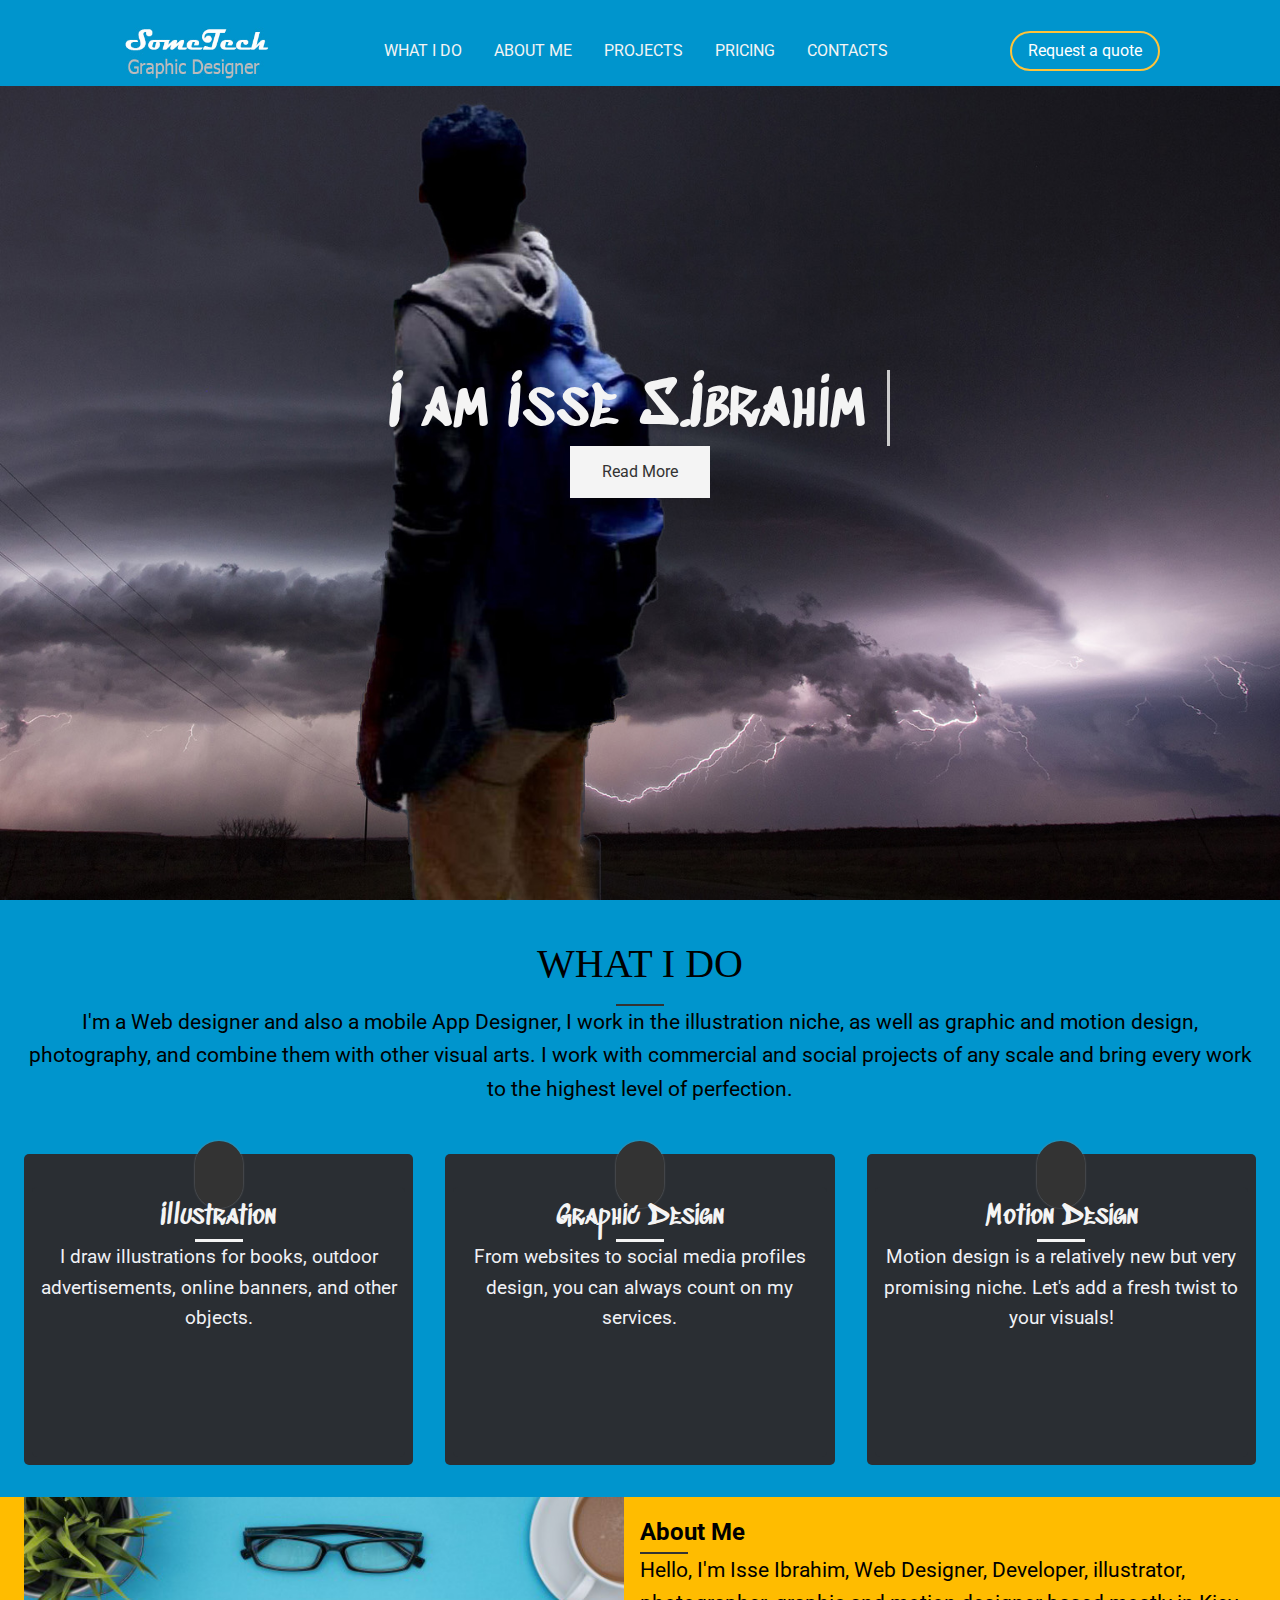
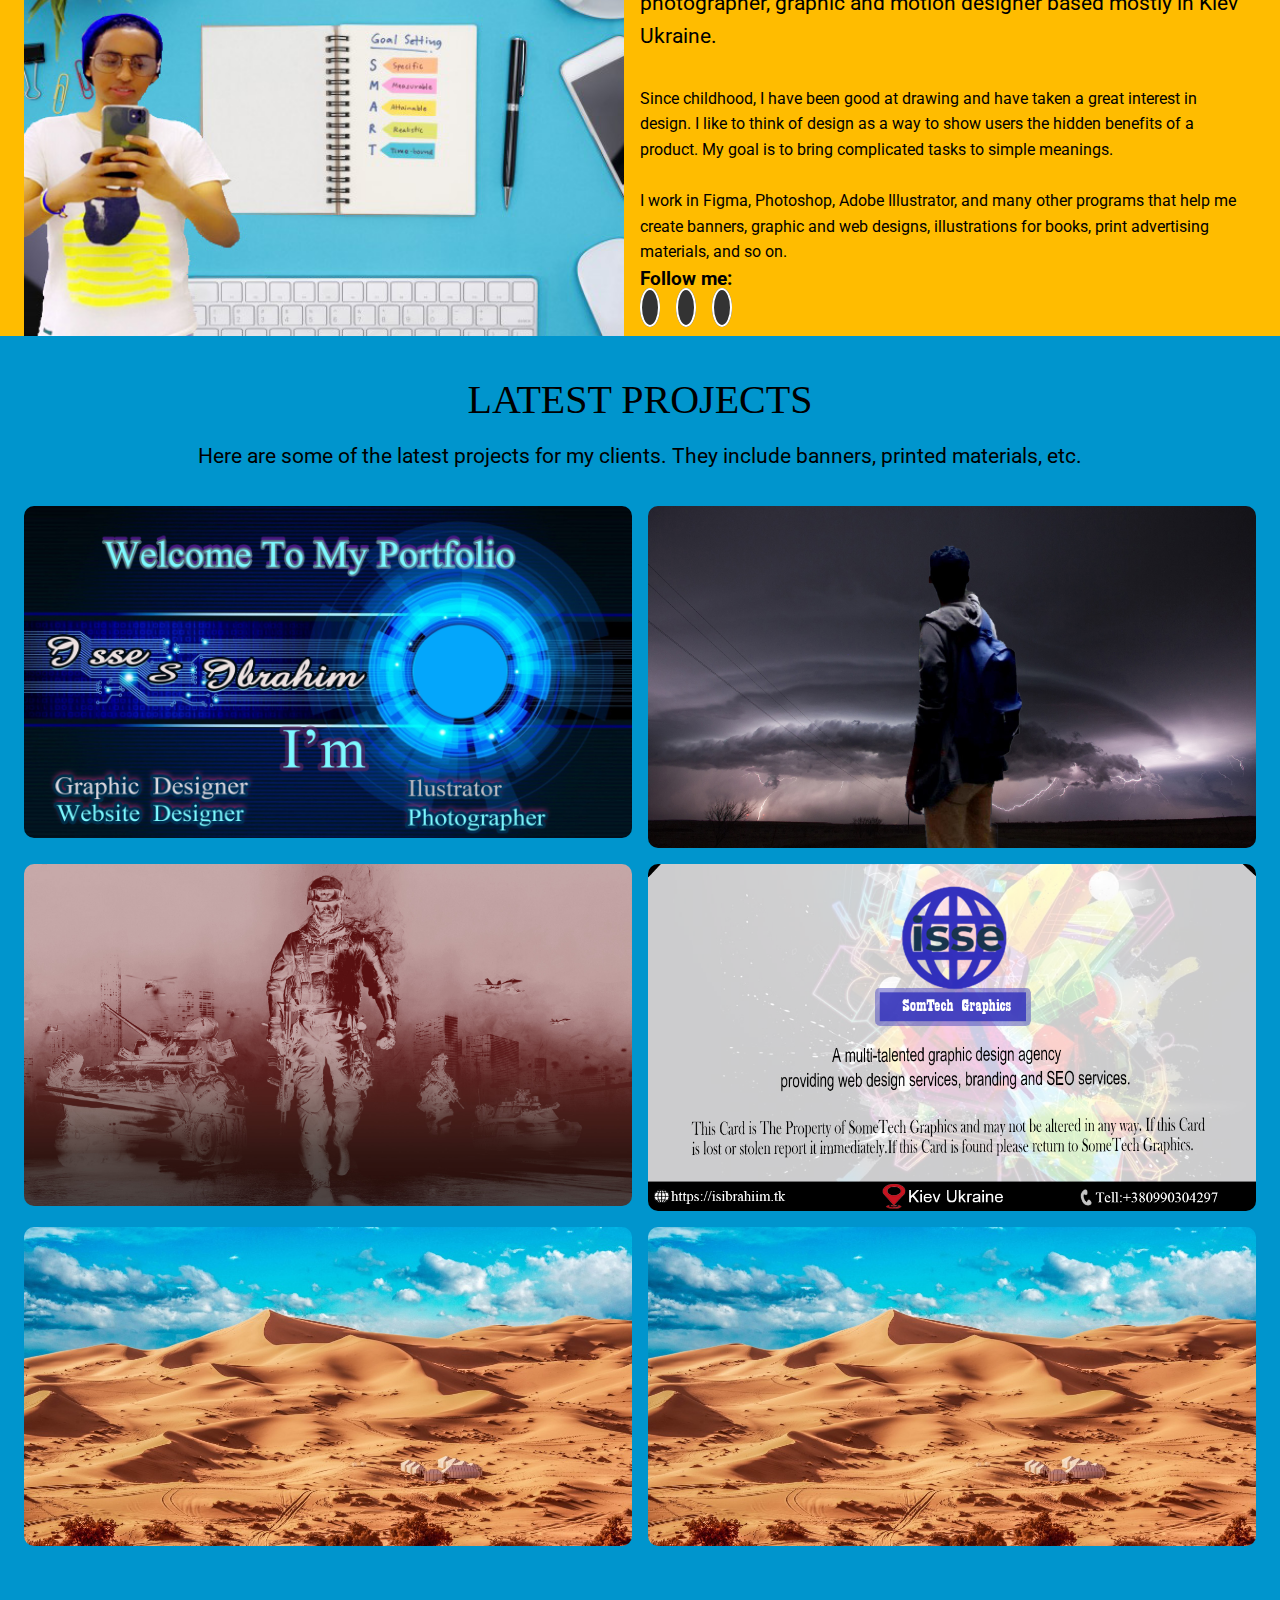
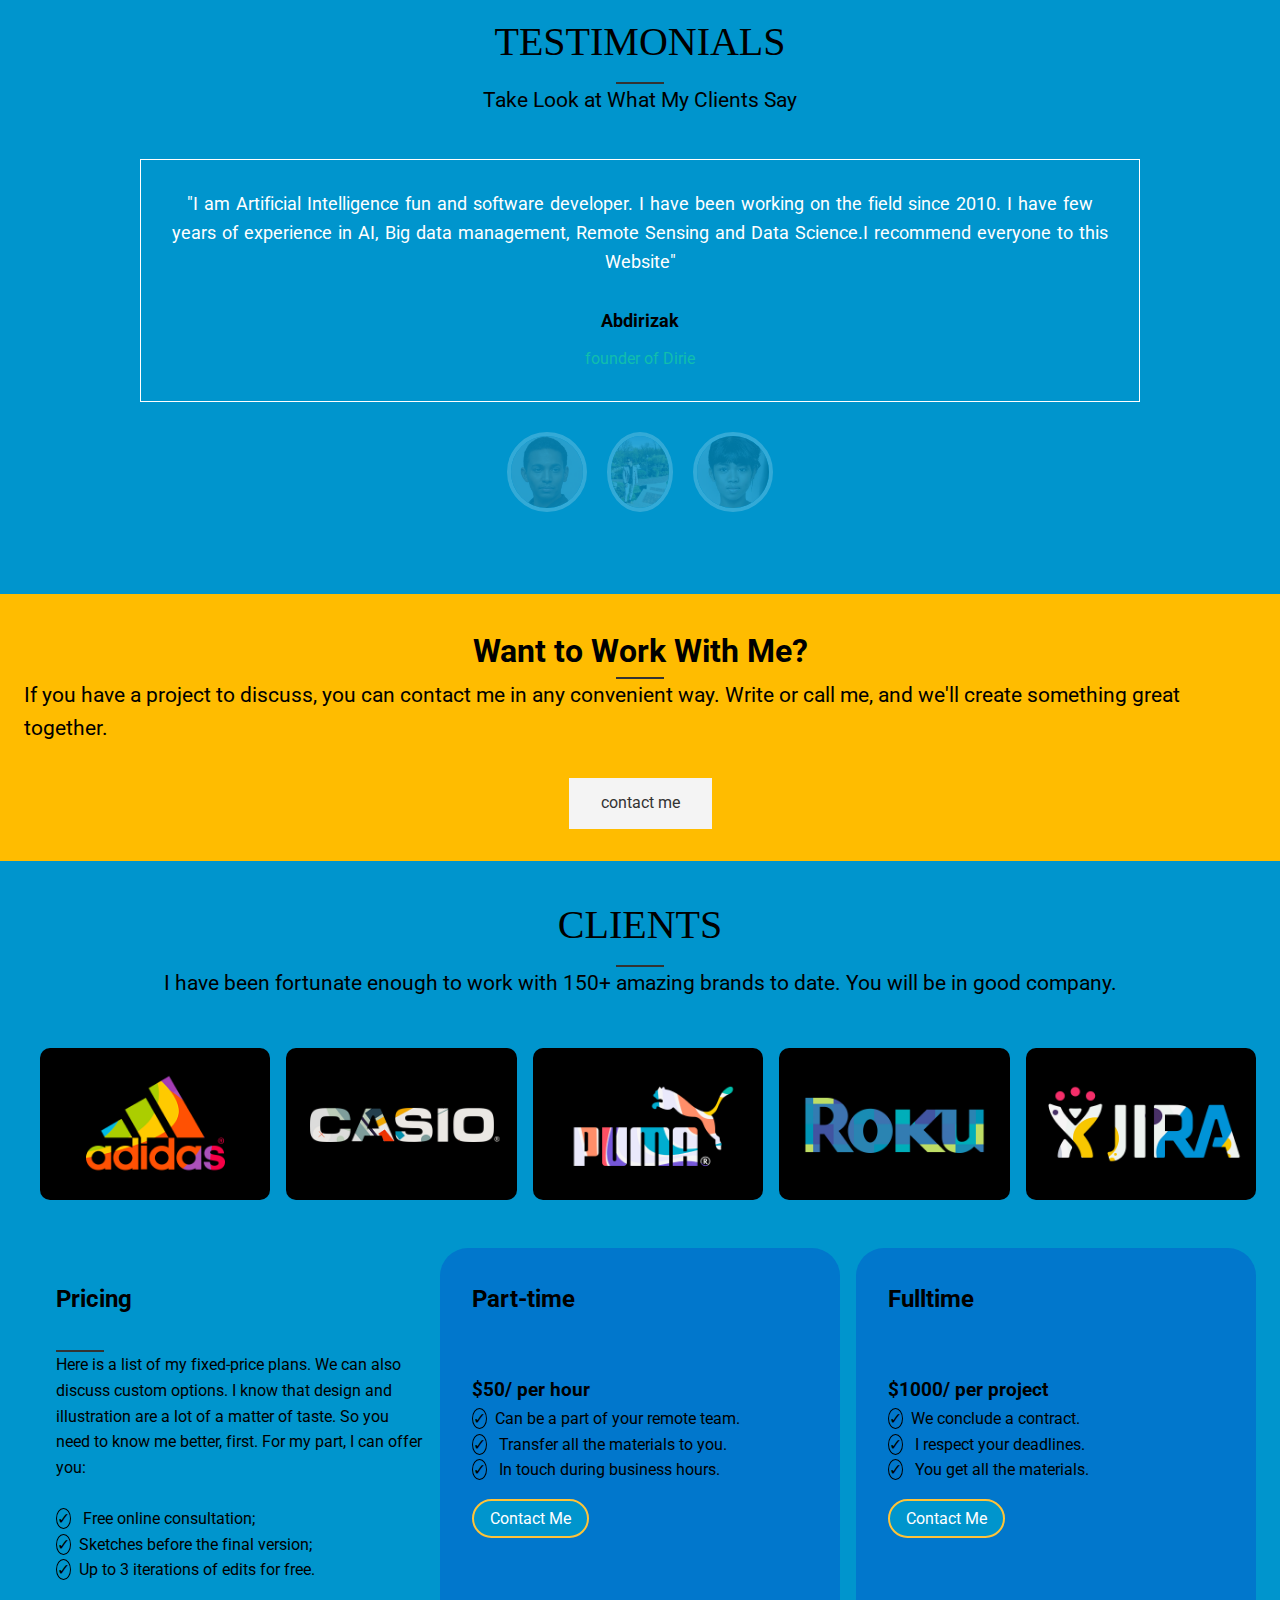
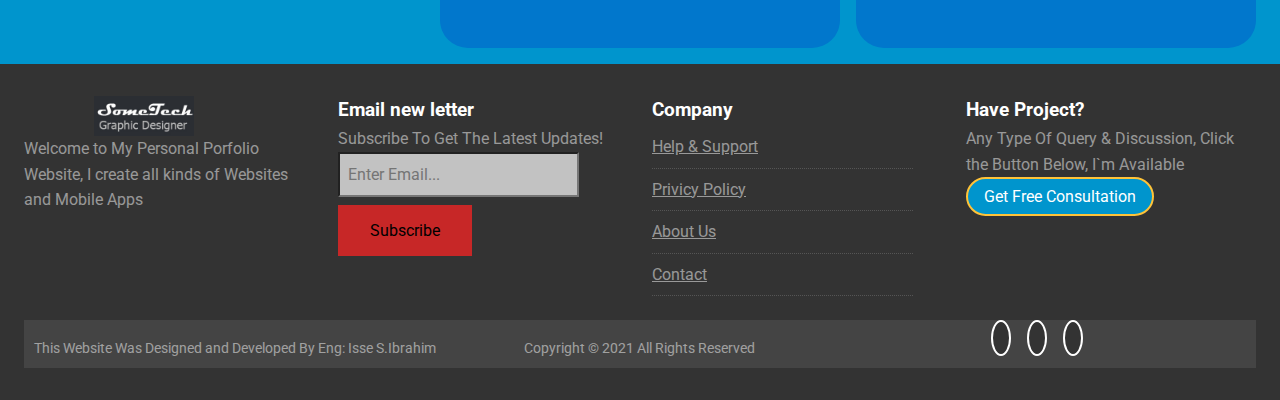
==== commit 02095dc9: "updating" ====
--- a/index.html
+++ b/index.html
@@ -33,7 +33,7 @@
       <li><a href="#contacts">Contacts &nbsp;</a></li>
       <p class="clock"></p>
     </ul>
-    <button class="btn btn-blue">Request a quote</button>
+    <button id="model-open" class="btn btn-blue">Request a quote</button>
   </nav>
   <header id="header-Home">
     <div class="container">
@@ -217,7 +217,7 @@
       </div>
     </div>
   </section>
-  <section id="want-to-work " class="bg-yellow py-2">
+  <section id="wantToWork " class="bg-yellow py-2">
     <div class="container">
       <h1 class="text-center">Want to Work With Me?</h1>
       <span class="bottom-line"> </span>
@@ -229,6 +229,106 @@
 
     </div>
   </section>
+
+  <section id="clients" class="py-1">
+    <div class="container">
+      <h2 class="section-title py-1 text-center"> Clients </h2>
+      <div class="bottom-line"></div>
+      <p class="lead text-center"> I have been fortunate enough to work with 150+ amazing brands to date. You will be in
+        good
+        company.</p>
+      <div class="items py-1">
+        <div><img src="./img/clients/adidas.png" alt="adidas" /></div>
+        <div><img src="./img//clients/casio.png" alt="casio" /></div>
+        <div><img src="./img/clients/puma.png" alt="puma" /></div>
+        <div><img src="./img/clients/roku.png" alt="Roku" /></div>
+        <div><img src="./img/clients/xjira.png" alt="Xjira" /></div>
+      </div>
+    </div>
+  </section>
+  <section id="pricing" class="py-1">
+    <div class="container">
+      <div class="items ">
+        <div>
+          <h2 class="py-2"> Pricing</h2>
+          <span class="bottom-line"></span>
+          <p>Here is a list of my fixed-price plans. We can also discuss custom options. I know that design and
+            illustration are a lot of a matter of taste. So you need to know me better, first. For
+            my part, I can offer you:</p> <br>
+          <ul>
+            <li> Free online consultation;</li>
+            <li>Sketches before the final version;</li>
+            <li>Up to 3 iterations of edits for free.</li>
+          </ul>
+        </div>
+        <div>
+          <h2 class="py-2">Part-time</h2>
+          <i class="fas fa-clock fa-3x"></i>
+          <h3>$50/ per hour</h3>
+          <ul>
+            <li>Can be a part of your remote team.</li>
+            <li> Transfer all the materials to you.</li>
+            <li> In touch during business hours.</li>
+          </ul>
+          <input type="button" value="Contact Me" class="btn-blue">
+        </div>
+        <div>
+          <h2 class="py-2">Fulltime</h2>
+          <i class="far fa-clock fa-3x"></i>
+          <h3>$1000/ per project</h3>
+          <ul>
+            <li>We conclude a contract.</li>
+            <li> I respect your deadlines.</li>
+            <li> You get all the materials.</li>
+          </ul>
+          <input type="button" value="Contact Me" class="btn-blue">
+
+
+        </div>
+
+      </div>
+
+    </div>
+  </section>
+
+  <!-- contact form  -->
+  <div id="content-model" class="model">
+    <div id="model-content">
+      <div id="model-header">
+        <span class="close-model">&times;</span>
+        <h2>SomTech</h2>
+      </div>
+      <div id="model-body">
+        <h3>Send Us a Message</h3>
+        <form>
+          <div class="form-group">
+            <label for="first-name">First Name:</label>
+            <input type="text" placeholder="Enter Your First Name:">
+          </div>
+
+          <div class="form-group">
+            <label for="last-name">last Name:</label>
+            <input type="text" placeholder="Enter Your last Name:">
+          </div>
+
+          <div class="form-group">
+            <label for="email">Email:</label>
+            <input type="email" placeholder="Enter Your Email:">
+          </div>
+
+          <div class="form-group">
+            <label for="message">Message:</label>
+            <textarea placeholder="Enter Your Message Here:"></textarea>
+          </div>
+          <input type="submit" value="Send Message">
+        </form>
+      </div>
+      <div id="model-footer">
+        <h3>SomTech &copy; 2021</h3>
+      </div>
+    </div>
+  </div>
+
 
   <footer id="main-footer" class="py-2">
     <div class="footer-content container">
@@ -291,7 +391,7 @@
     </div>
   </footer>
   <a href="#" id="btn-scroll">
-    <img src="./img/arrowUp.png" alt="Scroll-Arrow">
+    <img src="./img/new-arrow-up.png" alt="Scroll-Arrow">
   </a>
   <script src="https://smtpjs.com/v3/smtp.js"></script>
   <script src="./js/db.js"></script>
--- a/css/main.css
+++ b/css/main.css
@@ -196,6 +196,190 @@
   display: none;
 } */
 
+/* clients */
+
+#clients .items {
+  display: flex;
+}
+
+#clients .items div {
+  border-radius: 10px;
+  background: #000;
+  margin-left: 1rem;
+}
+
+/* #clients .items img {
+  display: block;
+  margin: auto;
+  width: 60%;
+} */
+
+#pricing .items {
+  display: grid;
+  grid-template-columns: repeat(3, 1fr);
+  grid-gap: 1rem;
+}
+
+#pricing .items span {
+  margin: 0;
+}
+
+#pricing .items .fas, .far {
+  color: #fff;
+  border-radius: 60px;
+  padding: 1.5rem;
+}
+
+#pricing .items div {
+  height: 400px;
+  border-radius: 7%;
+  padding-left: 2rem;
+}
+
+#pricing .items ul li {
+  list-style: none;
+}
+
+#pricing .items ul li::before {
+  content: '✓';
+  border: 1px solid #000;
+  border-radius: 50%;
+  margin-right: 0.5rem;
+}
+
+#pricing .items input {
+  margin-top: 1rem;
+}
+
+#pricing .items div:nth-child(2) {
+  background: #0177CC;
+}
+
+#pricing .items div:last-child {
+  background: #0177CC;
+}
+
+/* contact us  */
+
+/* #model-open {
+  position: absolute;
+  top: 0;
+  left: 0;
+  transform: translate(-50%, -50%);
+  transition: background 0.3s;
+} */
+
+/* #model-open, input[type='submit'] {
+  font-size: 50px;
+  text-transform: uppercase;
+  color: #fff;
+  padding: 20px;
+  border: none;
+  border-radius: 10px;
+  cursor: pointer;
+  background: #4586de;
+} */
+
+#model-open:hover {
+  background: #3e78c7;
+}
+
+#content-model {
+  display: none;
+  position: fixed;
+  top: 90px;
+  left: 0;
+  width: 100%;
+  height: 100%;
+  background: rgba(0, 0, 0, 0.5);
+}
+
+#model-content {
+  background: #efefef;
+  /* margin: 35px auto; */
+  margin: 5px auto;
+  width: 60%;
+  box-shadow: 4px 4px 5px rgba(0, 0, 0, 0.25);
+}
+
+#model-header {
+  background: #4586de;
+  color: #fff;
+  /* padding: 25px 30px; */
+  padding: 10 30px;
+  text-align: center;
+  text-transform: uppercase;
+  font-size: 30px;
+}
+
+#model-header .close-model {
+  font-size: 50px;
+  float: right;
+}
+
+#model-header .close-model:hover {
+  color: #333;
+  cursor: pointer;
+}
+
+#model-footer {
+  background: #4586de;
+  color: #fff;
+  /* padding: 25px 30px; */
+  padding: 0 30px;
+  text-align: center;
+  text-transform: uppercase;
+  font-size: 18px;
+}
+
+#model-body {
+  /* padding: 25px 30px; */
+  padding: 0 30px;
+}
+
+#model-body h3 {
+  color: #4586de;
+  text-transform: uppercase;
+  font-size: 35px;
+  text-align: center;
+  margin: 30px 0;
+}
+
+.form-group {
+  width: 75%;
+  margin: 20px 0;
+  margin-left: 12.5%;
+}
+
+.form-group label {
+  display: block;
+  /* margin-bottom: 10px; */
+  margin-bottom: 0;
+  font-size: 18px;
+}
+
+.form-group input, textarea {
+  width: 100%;
+  /* padding: 10px 20px; */
+  padding: 0 20px;
+  border: none;
+  border-radius: 10px;
+  font-size: 20px;
+  font-family: Arial, Helvetica, sans-serif;
+}
+
+input[type='submit'] {
+  font-size: 20px;
+  margin-bottom: 30px;
+  width: 75%;
+  margin-left: 12.5%;
+  transition: background 0.3s;
+}
+
+input[type='submit'] :hover {
+  background: #3e78c7;
+}
+
 /* footer  */
 
 #main-footer {
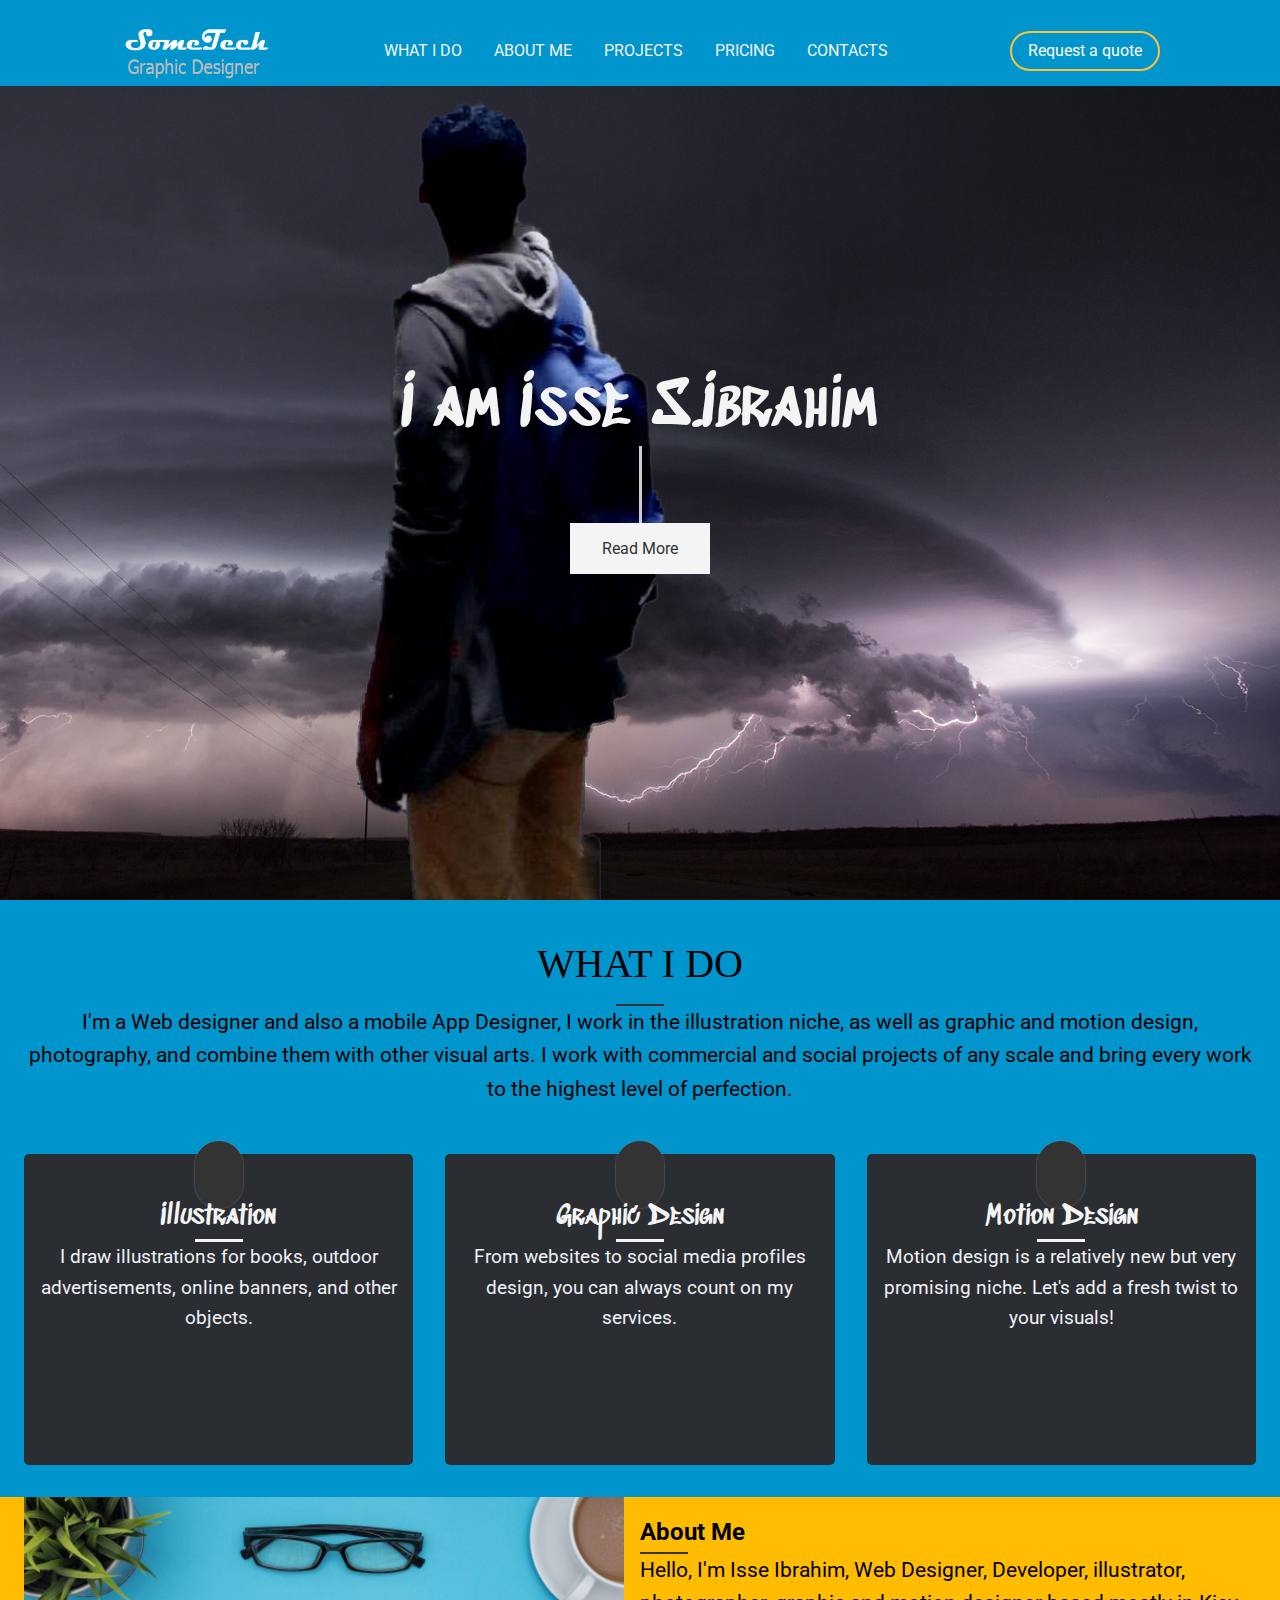
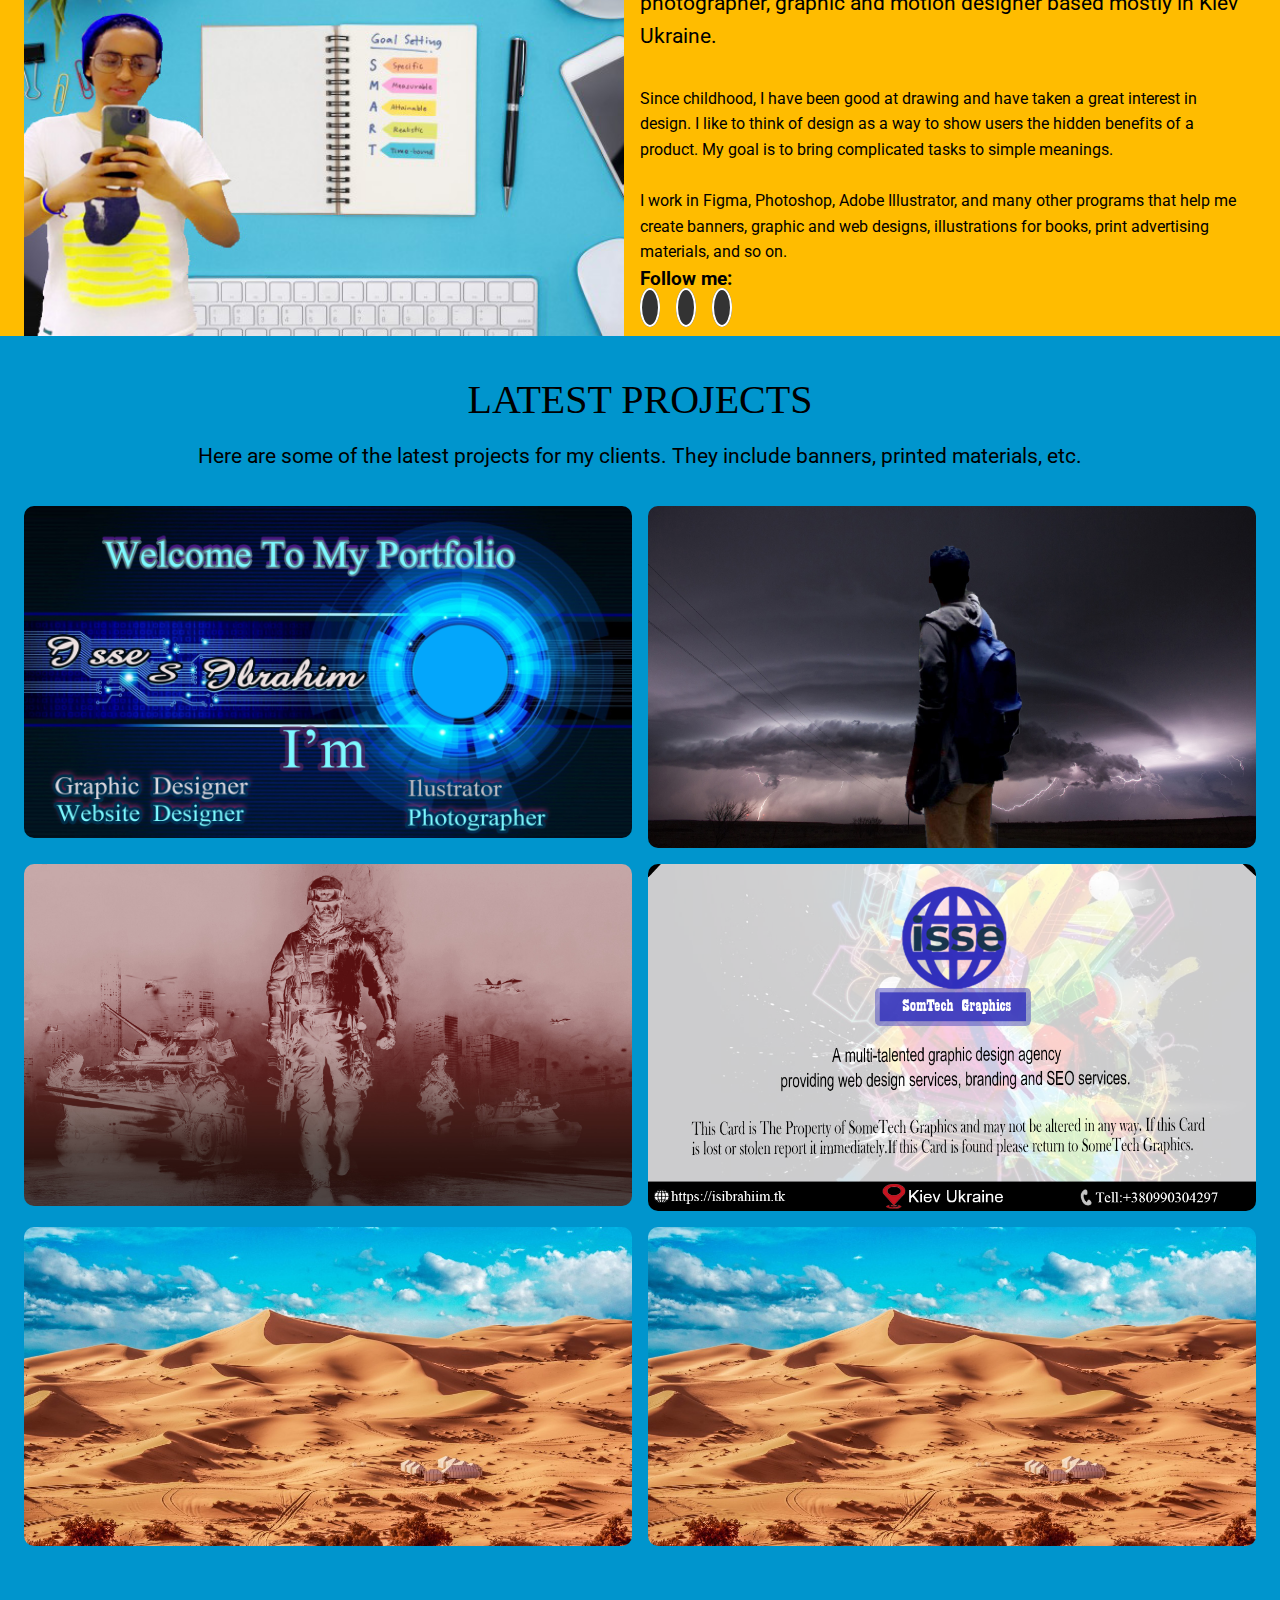
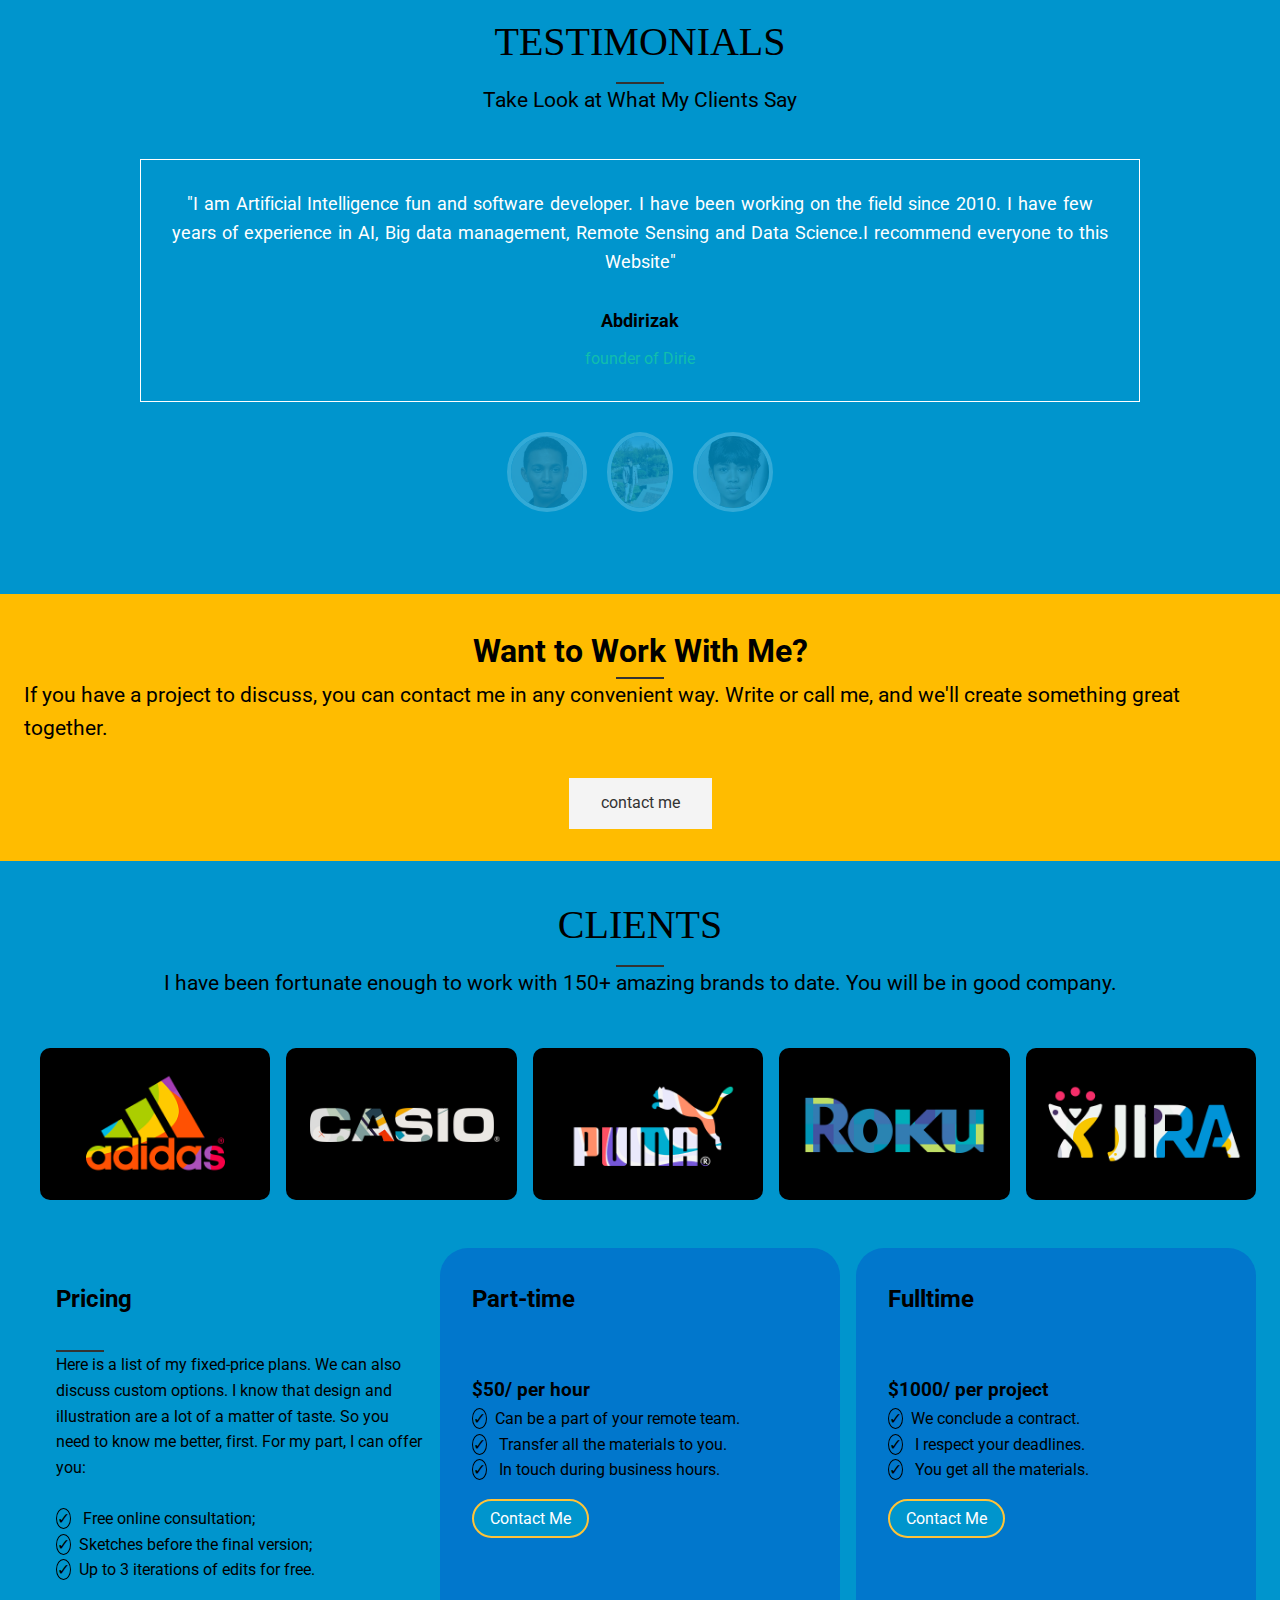
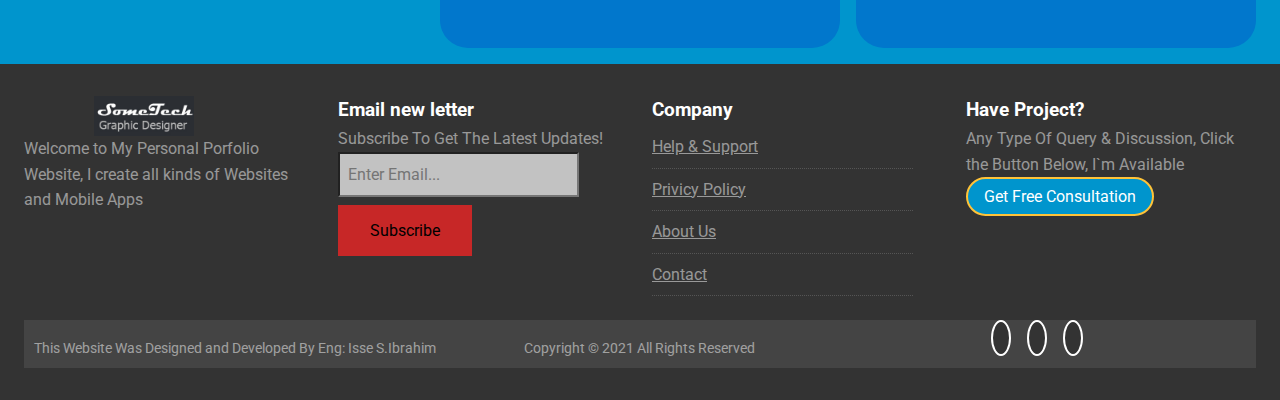
==== commit d67604aa: "adding more Media Queries" ====
--- a/index.html
+++ b/index.html
@@ -6,7 +6,8 @@
   <meta http-equiv="X-UA-Compatible" content="IE=edge" />
   <meta name="viewport" content="width=device-width, initial-scale=1.0" />
   <link rel="stylesheet" href="css/reset.css" />
-  <link rel="stylesheet" href="css/main.css" />
+  <!-- <link rel="stylesheet" href="css/main.css" /> -->
+  <link rel="stylesheet" href="css/nav.css">
   <link rel="stylesheet" href="https://use.fontawesome.com/releases/v5.15.3/css/all.css"
     integrity="sha384-SZXxX4whJ79/gErwcOYf+zWLeJdY/qpuqC4cAa9rOGUstPomtqpuNWT9wdPEn2fk" crossorigin="anonymous" />
   <title>SomTech</title>
@@ -39,7 +40,7 @@
     <div class="container">
       <div class="header-content">
         <h1>
-          I am Isse S.Ibrahim <span class="typed-text"></span>
+          I am Isse S.Ibrahim <br> <span class="typed-text"></span>
           <span class="cursor">&nbsp;</span>
         </h1>
         <!-- <p class="lead">web, graphic and motion designer.</p> -->
--- a/css/main.css
+++ b/css/main.css
@@ -1,8 +1,3 @@
-@import url('https://fonts.googleapis.com/css2?family=Roboto&display=swap');
-@import url('https://fonts.googleapis.com/css2?family=Sedgwick+Ave+Display&display=swap');
-@import "./config.css";
-@import "./utility.css";
-@import "./nav.css";
 #header-Home {
   position: relative;
   background: var(--bg-image) no-repeat center right/cover;
@@ -368,6 +363,13 @@
   font-family: Arial, Helvetica, sans-serif;
 }
 
+.form-group input[type="email"] {
+  width: 100%;
+  padding: 0.5rem;
+  /* margin-bottom: 0.5rem;
+  background: rgba(255, 255, 255, 0.7); */
+}
+
 input[type='submit'] {
   font-size: 20px;
   margin-bottom: 30px;
--- a/css/nav.css
+++ b/css/nav.css
@@ -0,0 +1,223 @@
+@import url('https://fonts.googleapis.com/css2?family=Roboto&display=swap');
+@import url('https://fonts.googleapis.com/css2?family=Sedgwick+Ave+Display&display=swap');
+@import "./config.css";
+@import "./utility.css";
+@import "./main.css";
+body {
+    font-family: 'Roboto', sans-serif;
+    ;
+}
+
+/* .btn {
+    display: block;
+    color: var(--light-color);
+    background: #93cb52;
+    padding: 0.5rem 2rem;
+    border: none;
+    border-radius: 5px;
+}
+
+.btn-blue {
+    background: #0095CD;
+    border: 2px solid #ffc338;
+    border-radius: 50px;
+} */
+
+.container {
+    max-width: 1280px;
+    margin: auto;
+    padding: 0 1.5rem;
+    overflow: hidden;
+}
+
+#logo {
+    width: 150px;
+    height: 70px;
+}
+
+nav {
+    position: fixed;
+    top: 0;
+    left: 0;
+    padding: 0 120px;
+    width: 100%;
+    z-index: 100000;
+    display: flex;
+    justify-content: space-between;
+    align-items: center;
+    padding-top: 1rem;
+    background: #0095CD;
+}
+
+nav .links {
+    display: flex;
+    list-style: none;
+}
+
+nav.links li {
+    padding: 1rem 1.5rem;
+}
+
+nav .links a {
+    text-decoration: none;
+    color: var(--light-color);
+    text-transform: uppercase;
+    padding-bottom: 0.5rem;
+    padding: 0.75rem;
+}
+
+nav .links a:hover {
+    color: var( --secondary-color);
+}
+
+#nav-toggle {
+    display: none;
+    position: absolute;
+}
+
+.icon-burger {
+    display: none;
+    position: absolute;
+    right: 5%;
+    top: 50%;
+    transform: translateY(-50%);
+}
+
+.icon-burger .line {
+    width: 30px;
+    height: 5px;
+    background: #fff;
+    margin: 5px;
+    border-radius: 3px;
+    transition: all 0.5s ease-in-out;
+}
+
+/* Media Queries  */
+
+/* Smart Phone  */
+
+@media screen and (max-width: 530px) {
+    #header-Home {
+        margin-top: 50px;
+        position: relative;
+        background: var(--bg-image) no-repeat center center/cover;
+        height: 50vh;
+    }
+    #header-Home .header-content {
+        padding-top: 50%;
+    }
+    #header-Home .header-content h1 {
+        font-size: 2rem;
+        line-height: 1.2;
+        font-family: Arial, Helvetica, sans-serif;
+        font-weight: 400;
+    }
+    #projects .container .items, #clients .container .items, #pricing .container .items, #pricing .container .items {
+        display: grid;
+        grid-template-columns: 1fr;
+        grid-gap: 1rem;
+    }
+    .btn-blue {
+        display: none;
+    }
+    .icon-burger {
+        display: block;
+        cursor: pointer;
+    }
+    nav .links {
+        display: flex;
+    }
+    /* nav .links a {
+        justify-content: center;
+    } */
+    nav .links {
+        position: fixed;
+        z-index: 9;
+        /* top: 100px; */
+        top: 87px;
+        left: 0;
+        right: 0;
+        /* bottom: 0; */
+        flex-direction: column;
+        background: rgba(0, 0, 0, 8);
+        overflow: hidden;
+        display: none;
+        transition: all 0.5s ease-in-out;
+    }
+    nav .links a {
+        display: block;
+        text-align: center;
+        /* flex-direction: column; */
+        /* justify-content: center; */
+        /* align-items: center; */
+        font-size: 20px;
+        color: #fff;
+        /* z-index: 9; */
+    }
+    #nav-toggle:checked~.links {
+        display: block;
+    }
+    #nav-toggle:checked~.icon-burger>div:nth-child(1) {
+        transform: translateY(10px) rotate(225deg);
+    }
+    #nav-toggle:checked~.icon-burger>div:nth-child(3) {
+        transform: translateY(-10px) rotate(-225deg);
+    }
+    #nav-toggle:checked~.icon-burger>div:nth-child(2) {
+        opacity: 0;
+    }
+}
+
+/* Tablet & Smaller */
+
+@media screen and (max-width: 800px) {
+    .btn-blue {
+        display: none;
+    }
+    #what .specials {
+        grid-template-columns: 1fr;
+        grid-gap: 1rem;
+    }
+    #about-me .about-wrap {
+        flex-direction: column;
+    }
+    .about-Image {
+        min-height: 250px;
+    }
+}
+
+/* ipad pro  */
+
+@media screen and (max-width: 1024px) {
+    nav {
+        flex-direction: column;
+    }
+    .btn-blue {
+        display: none;
+    }
+}
+
+@media (max-width: 600px) {
+    #main-footer .footer-content {
+        grid-template-columns: 1fr;
+    }
+    #main-footer .footer-content .inner-footer {
+        grid-template-columns: 1fr;
+        grid-column: 1;
+        padding: 0.75rem;
+    }
+    #main-footer .footer-content .inner-footer .social {
+        margin-top: 1rem;
+    }
+    #main-footer .footer-content div:first-child {
+        border-bottom: #ddd dotted 1px;
+        padding-bottom: 1rem;
+    }
+    #main-footer .footer-content div:first-child img {
+        margin-left: 8rem;
+    }
+    #main-footer .footer-content div:nth-child(2) {
+        border-bottom: #ddd dotted 1px;
+        padding-bottom: 1rem;
+    }
+}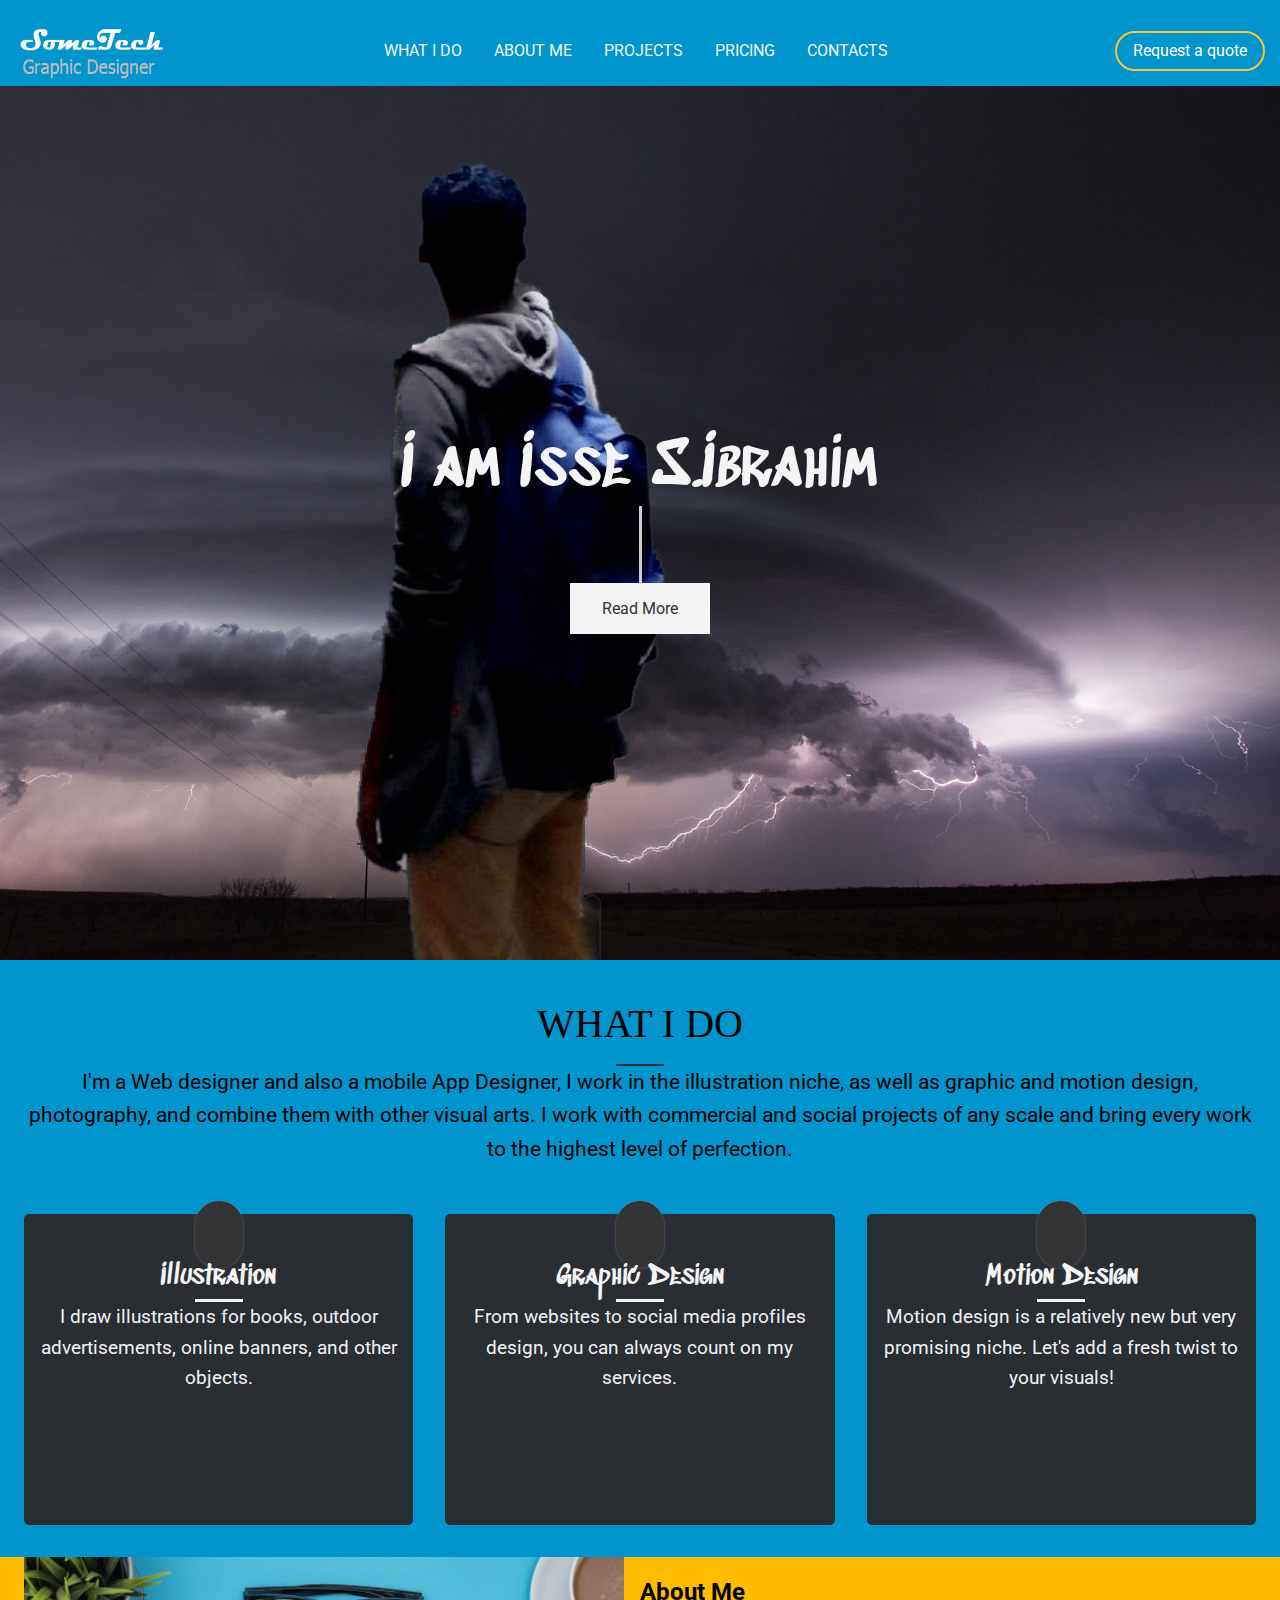
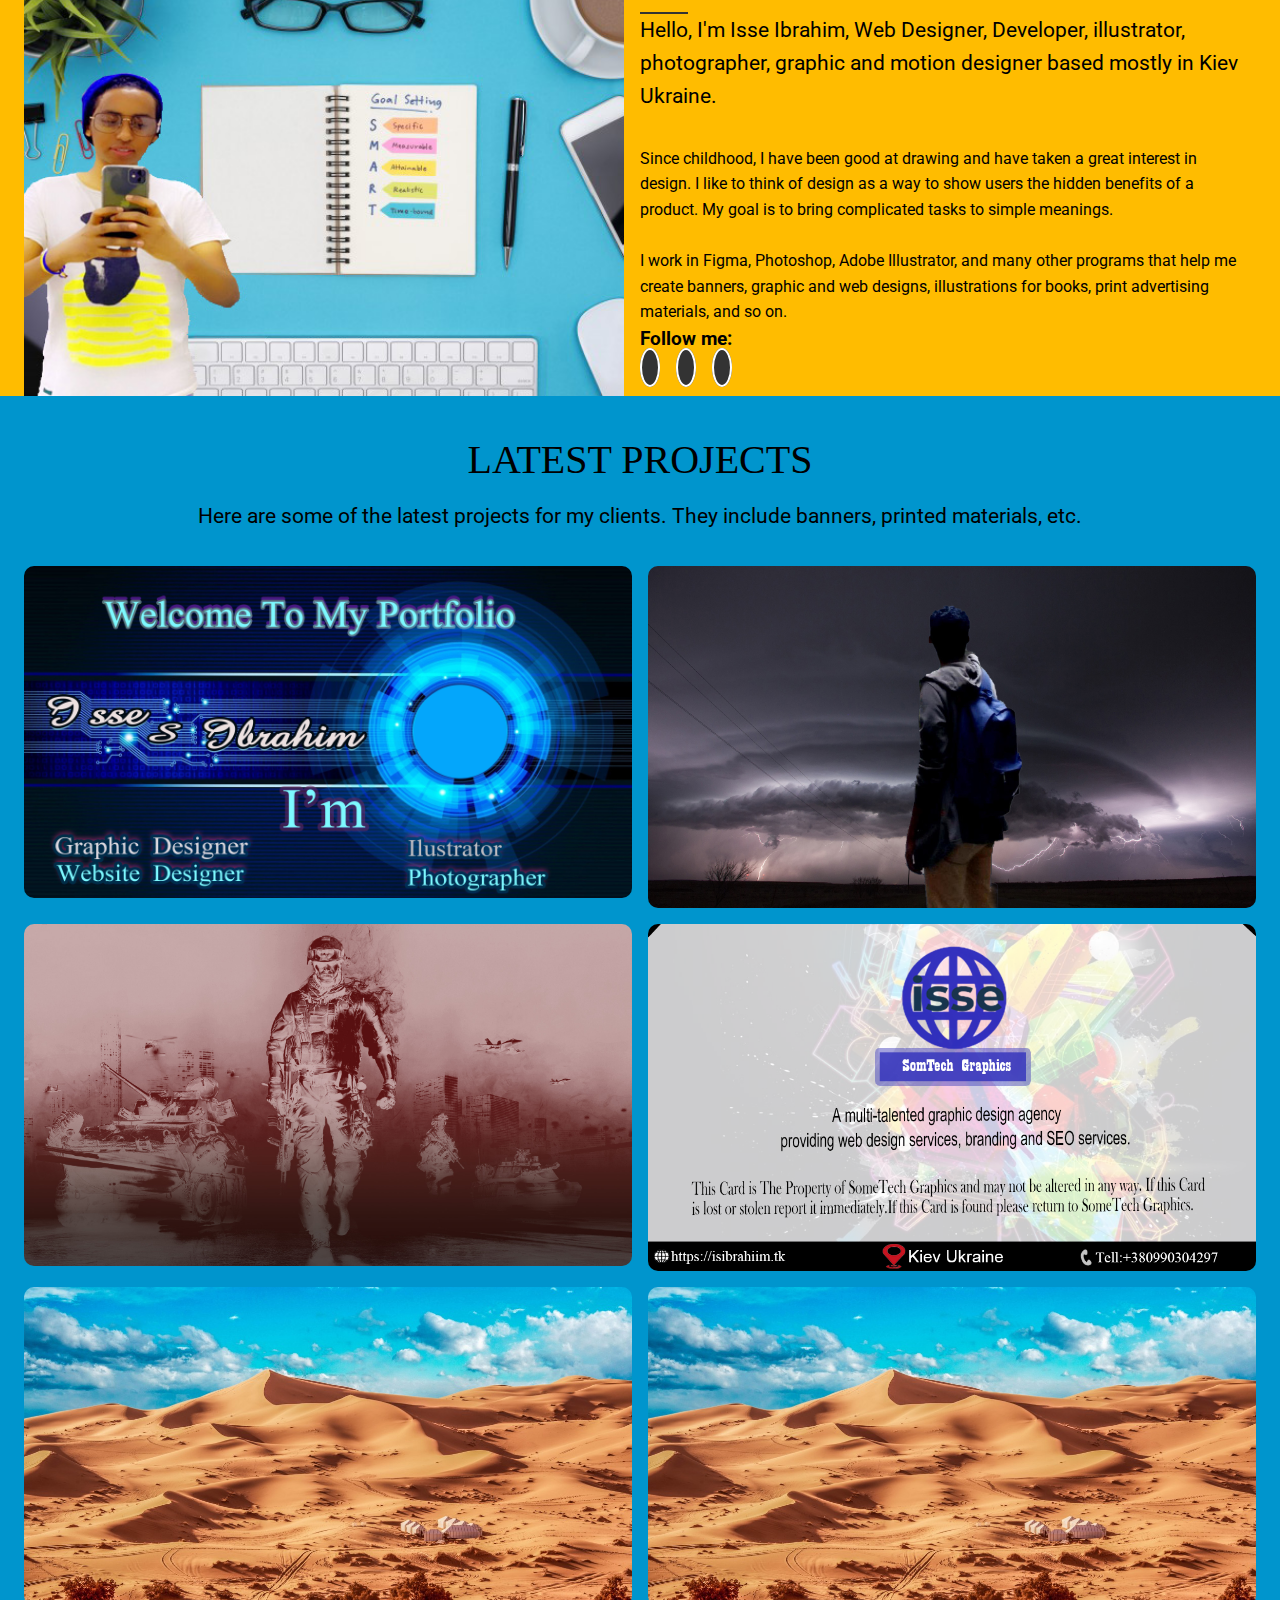
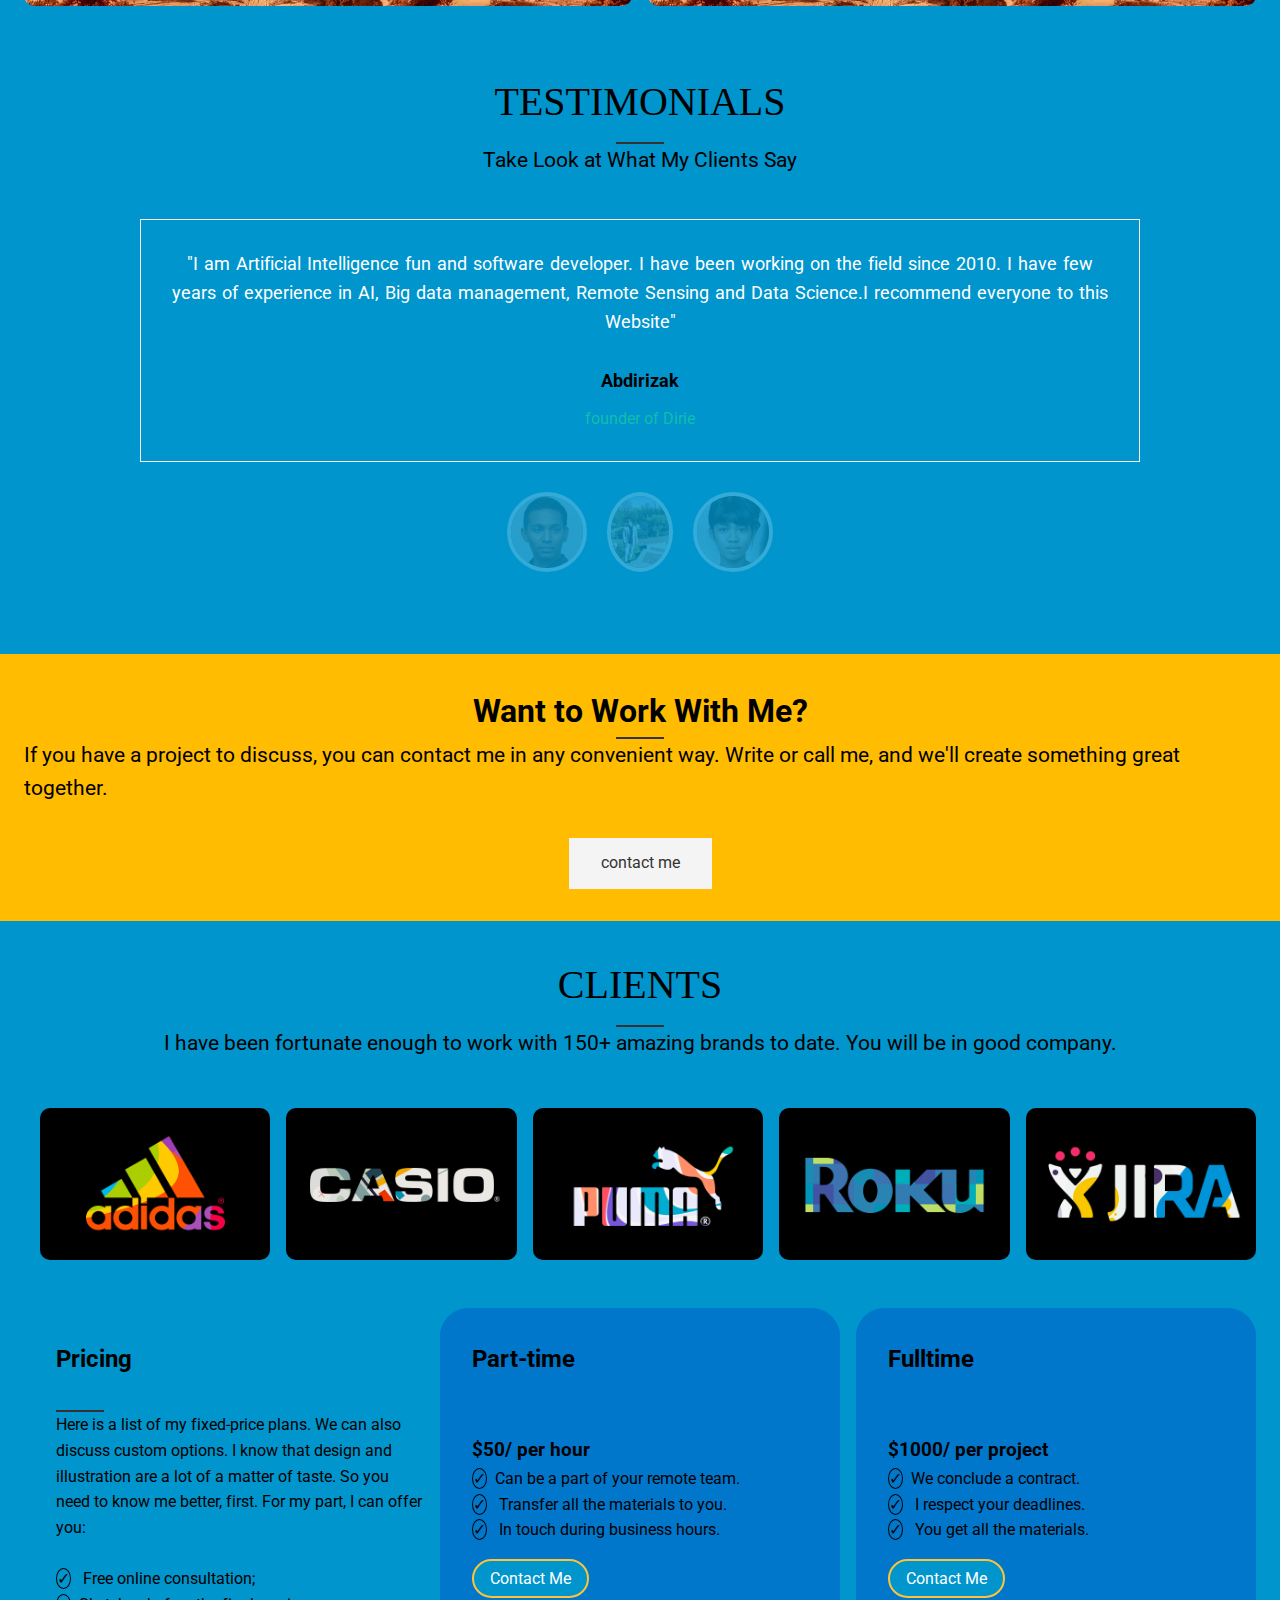
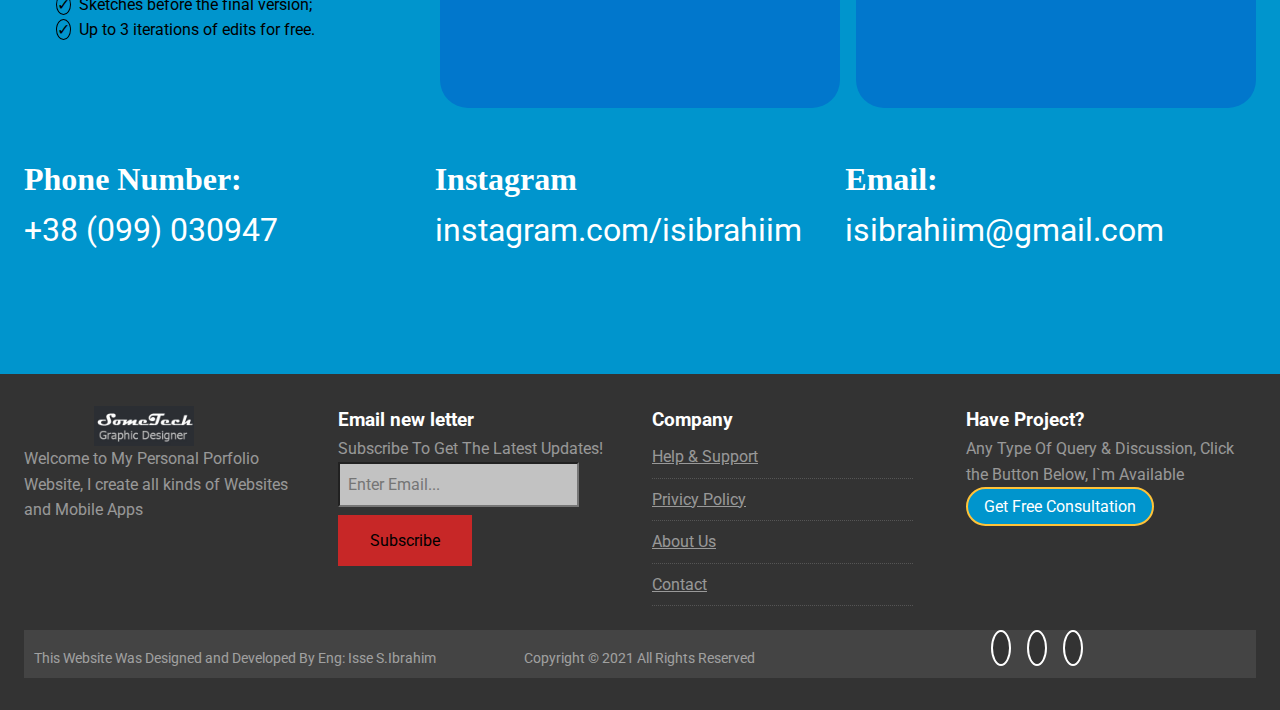
==== commit f169e209: "adding contact us section and renames js file" ====
--- a/index.html
+++ b/index.html
@@ -31,7 +31,7 @@
       <li><a href="#about-me">About Me &nbsp;</a></li>
       <li><a href="#projects">Projects &nbsp;</a></li>
       <li><a href="#pricing">Pricing &nbsp;</a></li>
-      <li><a href="#contacts">Contacts &nbsp;</a></li>
+      <li><a href="#contact">Contacts &nbsp;</a></li>
       <p class="clock"></p>
     </ul>
     <button id="model-open" class="btn btn-blue">Request a quote</button>
@@ -291,6 +291,14 @@
 
     </div>
   </section>
+  <section id="contact">
+    <div class="container">
+      <div> <span> Phone Number: </span> <br> +38 (099) 030947</div>
+      <div> <span> Instagram </span><br> instagram.com/isibrahiim</div>
+      <div> <span>Email:</span> <br> isibrahiim@gmail.com</div>
+    </div>
+
+  </section>
 
   <!-- contact form  -->
   <div id="content-model" class="model">
@@ -395,7 +403,7 @@
     <img src="./img/new-arrow-up.png" alt="Scroll-Arrow">
   </a>
   <script src="https://smtpjs.com/v3/smtp.js"></script>
-  <script src="./js/db.js"></script>
+  <script src="./js/index.js"></script>
 
 </body>
 
--- a/css/main.css
+++ b/css/main.css
@@ -1,4 +1,5 @@
 #header-Home {
+  margin-top: 60px;
   position: relative;
   background: var(--bg-image) no-repeat center right/cover;
   height: 100vh;
@@ -254,6 +255,20 @@
   background: #0177CC;
 }
 
+#contact .container {
+  display: grid;
+  grid-template-columns: repeat(3, 1fr);
+  color: #fff;
+  font-size: 2rem;
+  height: 250px;
+  padding-top: 30px;
+}
+
+#contact .container span {
+  font-family: 'Sedgwick Ave', cursive;
+  font-weight: bold;
+}
+
 /* contact us  */
 
 /* #model-open {
--- a/css/nav.css
+++ b/css/nav.css
@@ -39,7 +39,8 @@
     position: fixed;
     top: 0;
     left: 0;
-    padding: 0 120px;
+    /* padding: 0 120px; */
+    padding: 0 15px;
     width: 100%;
     z-index: 100000;
     display: flex;
@@ -112,7 +113,7 @@
         font-family: Arial, Helvetica, sans-serif;
         font-weight: 400;
     }
-    #projects .container .items, #clients .container .items, #pricing .container .items, #pricing .container .items {
+    #projects .container .items, #clients .container .items, #pricing .container .items {
         display: grid;
         grid-template-columns: 1fr;
         grid-gap: 1rem;
